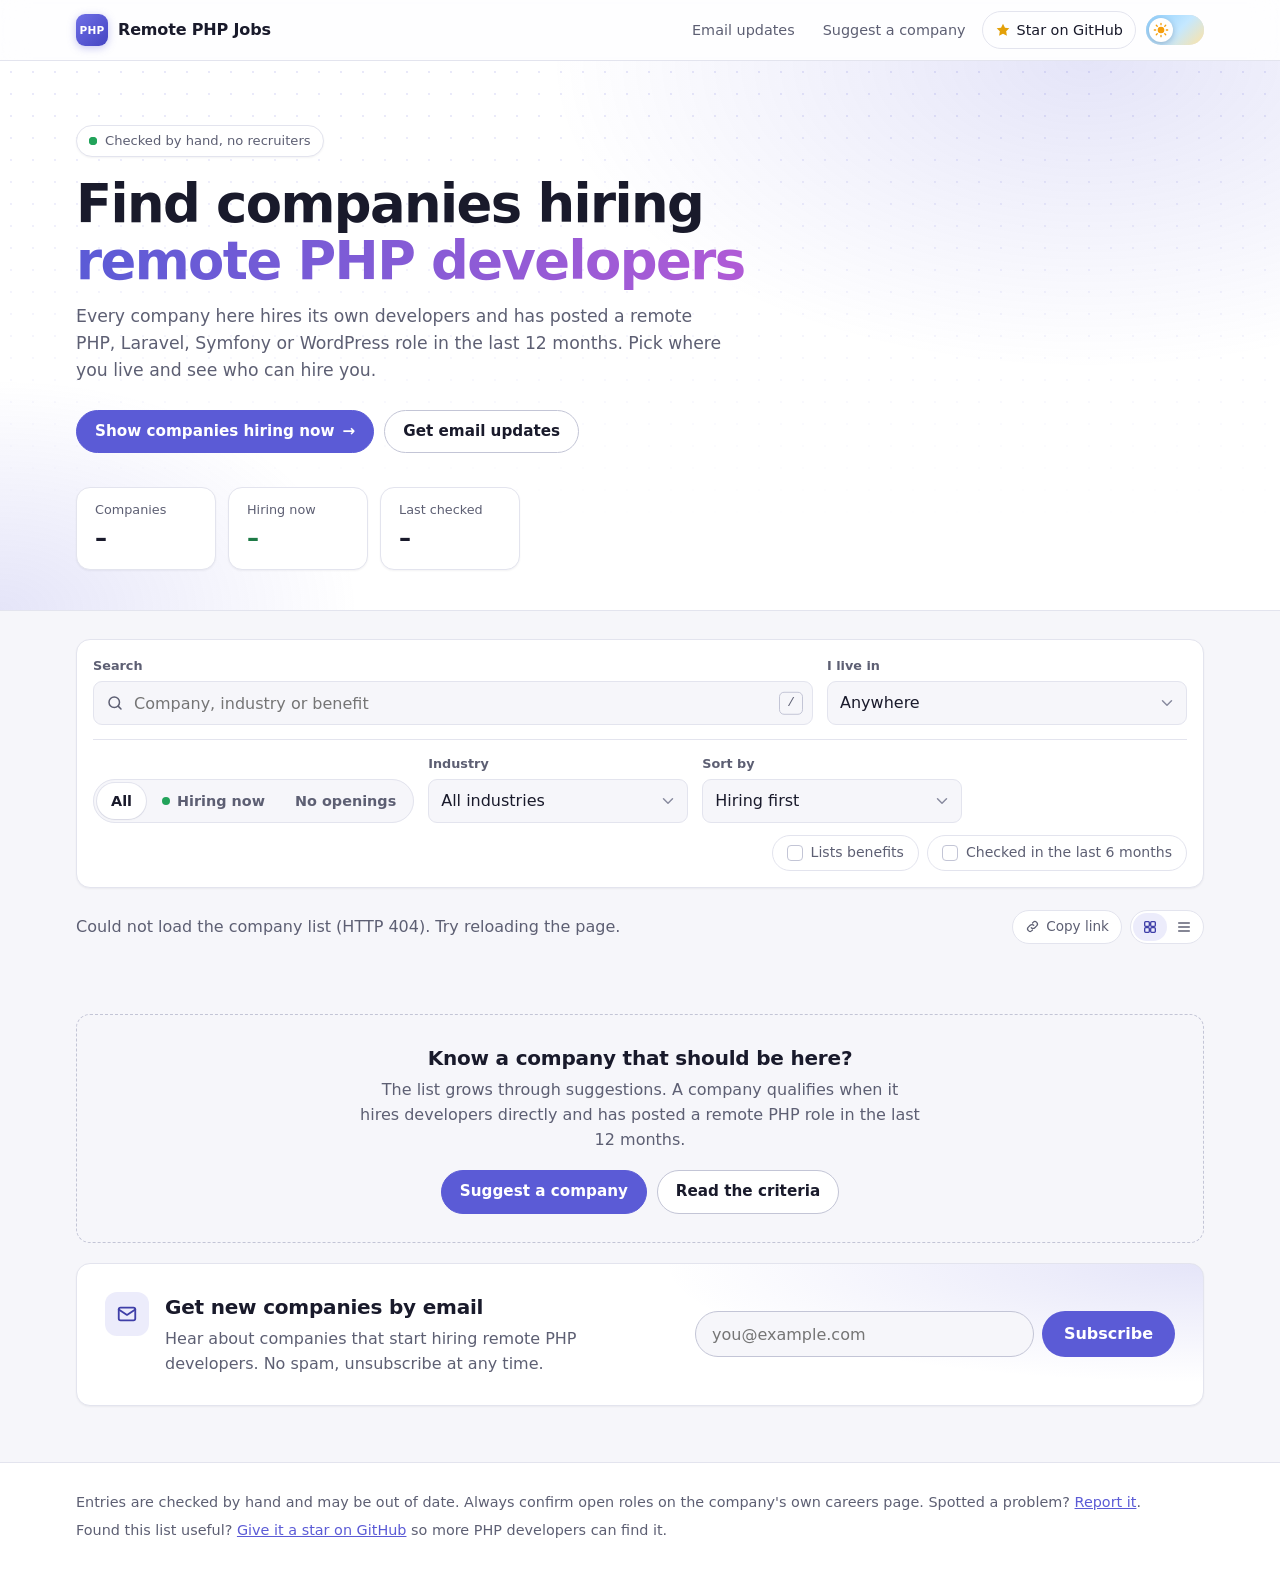
==== site/index.html @ 2e34a277 "Move the suggest-a-company section above the newsletter signup" ====
<!doctype html>
<html lang="en">
<head>
  <meta charset="utf-8">
  <meta name="viewport" content="width=device-width, initial-scale=1">
  <title>Remote PHP Jobs</title>
  <meta name="description" content="A curated, filterable list of companies that hire remote PHP developers.">
  <meta property="og:title" content="Remote PHP Jobs">
  <meta property="og:description" content="A curated, filterable list of companies that hire remote PHP developers.">
  <meta property="og:type" content="website">
  <meta name="theme-color" content="#5b5bd6">
  <link rel="icon" href="data:image/svg+xml,%3Csvg xmlns='http://www.w3.org/2000/svg' viewBox='0 0 32 32'%3E%3Crect width='32' height='32' rx='8' fill='%235b5bd6'/%3E%3Ctext x='16' y='21' font-family='system-ui,sans-serif' font-size='11' font-weight='700' fill='%23fff' text-anchor='middle'%3EPHP%3C/text%3E%3C/svg%3E">
  <script>
    try {
      const theme = localStorage.getItem('theme');
      if (theme === 'light' || theme === 'dark') document.documentElement.dataset.theme = theme;
    } catch (error) {}
  </script>
  <link rel="stylesheet" href="style.css">
  <script src="app.js" defer></script>
  <script src="https://f.convertkit.com/ckjs/ck.5.js" defer></script>
</head>
<body>
  <a class="skip-link" href="#results">Skip to the company list</a>

  <header class="topbar">
    <div class="wrap topbar-inner">
      <a class="brand" href="./" aria-label="Remote PHP Jobs, home">
        <span class="brand-mark" aria-hidden="true">PHP</span>
        <span class="brand-name">Remote PHP Jobs</span>
      </a>
      <nav class="topnav" aria-label="Site">
        <a class="topnav-link hide-sm" href="#newsletter">Email updates</a>
        <a class="topnav-link hide-sm" href="https://github.com/rasoulrahimii/PHP-Remote-Jobs/issues/new?template=suggest-company.yml">Suggest a company</a>
        <a class="topnav-link github" href="https://github.com/rasoulrahimii/PHP-Remote-Jobs" target="_blank" rel="noopener">
          <svg viewBox="0 0 24 24" fill="currentColor" aria-hidden="true">
            <path d="M12 2.5l2.94 5.96 6.56.95-4.75 4.63 1.12 6.54L12 17.5l-5.87 3.08 1.12-6.54L2.5 9.41l6.56-.95z"/>
          </svg>
          <span>Star<span class="hide-sm"> on GitHub</span></span>
        </a>
        <button type="button" class="theme-toggle" id="theme-toggle" role="switch" aria-checked="false" aria-label="Dark mode">
          <span class="sky day"></span>
          <span class="sky night"></span>
          <span class="knob">
            <svg class="icon sun" viewBox="0 0 24 24" fill="none" stroke="currentColor" stroke-width="2" stroke-linecap="round" aria-hidden="true">
              <circle cx="12" cy="12" r="4" fill="currentColor"/>
              <path d="M12 2v2M12 20v2M4.93 4.93l1.41 1.41M17.66 17.66l1.41 1.41M2 12h2M20 12h2M4.93 19.07l1.41-1.41M17.66 6.34l1.41-1.41"/>
            </svg>
            <svg class="icon moon" viewBox="0 0 24 24" fill="currentColor" aria-hidden="true">
              <path d="M21 12.8A9 9 0 1 1 11.2 3a7 7 0 0 0 9.8 9.8z"/>
            </svg>
          </span>
        </button>
      </nav>
    </div>
  </header>

  <section class="hero">
    <div class="wrap">
      <p class="eyebrow"><span class="pulse" aria-hidden="true"></span> Checked by hand, no recruiters</p>
      <h1>Find companies hiring <span class="accent-text">remote PHP developers</span></h1>
      <p class="lede">Every company here hires its own developers and has posted a remote PHP, Laravel, Symfony or WordPress role in the last 12 months. Pick where you live and see who can hire you.</p>
      <div class="hero-actions">
        <button type="button" class="button primary" id="show-hiring">
          Show companies hiring now
          <span aria-hidden="true">→</span>
        </button>
        <a class="button" href="#newsletter">Get email updates</a>
      </div>
      <dl class="stats" id="stats" aria-live="polite">
        <div class="stat"><dt>Companies</dt><dd data-stat="total">–</dd></div>
        <div class="stat hiring"><dt>Hiring now</dt><dd data-stat="hiring">–</dd></div>
        <div class="stat"><dt>Last checked</dt><dd data-stat="checked">–</dd></div>
      </dl>
    </div>
  </section>

  <main class="wrap" id="main">
    <form class="filters" id="filters" role="search" aria-label="Filter companies">
      <div class="filter-row primary-row">
        <label class="field search">
          <span class="field-label">Search</span>
          <span class="input-wrap">
            <svg class="input-icon" viewBox="0 0 24 24" fill="none" stroke="currentColor" stroke-width="2" stroke-linecap="round" aria-hidden="true"><circle cx="11" cy="11" r="7"/><path d="M20 20l-3.5-3.5"/></svg>
            <input type="search" name="q" placeholder="Company, industry or benefit" autocomplete="off" aria-keyshortcuts="/">
            <kbd class="shortcut" aria-hidden="true">/</kbd>
          </span>
        </label>
        <label class="field">
          <span class="field-label">I live in</span>
          <select name="country">
            <option value="">Anywhere</option>
          </select>
        </label>
        <button type="button" class="filters-toggle" id="filters-toggle" aria-expanded="false" aria-controls="more-filters">
          <svg viewBox="0 0 24 24" fill="none" stroke="currentColor" stroke-width="2" stroke-linecap="round" aria-hidden="true"><path d="M4 6h16M7 12h10M10 18h4"/></svg>
          Filters
          <span class="badge" id="filters-count" hidden></span>
        </button>
      </div>

      <div class="filter-row more" id="more-filters">
        <fieldset class="segmented" aria-label="Hiring status">
          <legend class="visually-hidden">Hiring status</legend>
          <label><input type="radio" name="status" value="" checked><span>All</span></label>
          <label><input type="radio" name="status" value="hiring"><span><i class="dot" aria-hidden="true"></i>Hiring now</span></label>
          <label><input type="radio" name="status" value="closed"><span>No openings</span></label>
        </fieldset>
        <label class="field compact">
          <span class="field-label">Industry</span>
          <select name="industry">
            <option value="">All industries</option>
          </select>
        </label>
        <label class="field compact">
          <span class="field-label">Sort by</span>
          <select name="sort">
            <option value="hiring">Hiring first</option>
            <option value="newest">Recently checked</option>
            <option value="name">Name A–Z</option>
            <option value="oldest">Oldest check</option>
          </select>
        </label>
        <div class="toggles">
          <label class="toggle"><input type="checkbox" name="benefits"><span>Lists benefits</span></label>
          <label class="toggle"><input type="checkbox" name="recent"><span>Checked in the last 6 months</span></label>
        </div>
      </div>
    </form>

    <div class="results-bar">
      <p class="summary" id="summary" aria-live="polite">Loading companies…</p>
      <div class="results-actions">
        <button type="button" class="chip-button" id="clear" hidden>
          <svg viewBox="0 0 24 24" fill="none" stroke="currentColor" stroke-width="2" stroke-linecap="round" aria-hidden="true"><path d="M6 6l12 12M18 6L6 18"/></svg>
          Clear filters
        </button>
        <button type="button" class="chip-button" id="copy-link">
          <svg viewBox="0 0 24 24" fill="none" stroke="currentColor" stroke-width="2" stroke-linecap="round" stroke-linejoin="round" aria-hidden="true"><path d="M10 14a4 4 0 0 0 5.66 0l3-3a4 4 0 0 0-5.66-5.66l-1 1"/><path d="M14 10a4 4 0 0 0-5.66 0l-3 3a4 4 0 0 0 5.66 5.66l1-1"/></svg>
          <span>Copy link</span>
        </button>
        <div class="view-switch" role="group" aria-label="Layout">
          <button type="button" data-view="cards" aria-pressed="true" title="Card view">
            <svg viewBox="0 0 24 24" fill="none" stroke="currentColor" stroke-width="2" aria-hidden="true"><rect x="4" y="4" width="7" height="7" rx="1.5"/><rect x="13" y="4" width="7" height="7" rx="1.5"/><rect x="4" y="13" width="7" height="7" rx="1.5"/><rect x="13" y="13" width="7" height="7" rx="1.5"/></svg>
            <span class="visually-hidden">Cards</span>
          </button>
          <button type="button" data-view="list" aria-pressed="false" title="List view">
            <svg viewBox="0 0 24 24" fill="none" stroke="currentColor" stroke-width="2" stroke-linecap="round" aria-hidden="true"><path d="M4 6h16M4 12h16M4 18h16"/></svg>
            <span class="visually-hidden">List</span>
          </button>
        </div>
      </div>
    </div>

    <h2 class="visually-hidden">Companies</h2>
    <ul class="grid" id="results" aria-busy="true">
      <li class="card skeleton" aria-hidden="true"></li>
      <li class="card skeleton" aria-hidden="true"></li>
      <li class="card skeleton" aria-hidden="true"></li>
      <li class="card skeleton" aria-hidden="true"></li>
      <li class="card skeleton" aria-hidden="true"></li>
      <li class="card skeleton" aria-hidden="true"></li>
    </ul>

    <section class="contribute" aria-labelledby="contribute-title">
      <h2 id="contribute-title">Know a company that should be here?</h2>
      <p>The list grows through suggestions. A company qualifies when it hires developers directly and has posted a remote PHP role in the last 12 months.</p>
      <div class="hero-actions">
        <a class="button primary" href="https://github.com/rasoulrahimii/PHP-Remote-Jobs/issues/new?template=suggest-company.yml">Suggest a company</a>
        <a class="button" href="https://github.com/rasoulrahimii/PHP-Remote-Jobs/blob/main/CONTRIBUTING.md#inclusion-criteria" target="_blank" rel="noopener">Read the criteria</a>
      </div>
    </section>

    <section class="newsletter" id="newsletter" aria-labelledby="newsletter-title">
      <div class="newsletter-text">
        <span class="newsletter-icon" aria-hidden="true">
          <svg viewBox="0 0 24 24" fill="none" stroke="currentColor" stroke-width="2" stroke-linecap="round" stroke-linejoin="round"><rect x="3" y="5" width="18" height="14" rx="2"/><path d="M3 7l9 6 9-6"/></svg>
        </span>
        <div>
          <h2 id="newsletter-title">Get new companies by email</h2>
          <p>Hear about companies that start hiring remote PHP developers. No spam, unsubscribe at any time.</p>
        </div>
      </div>
      <form action="https://app.kit.com/forms/10037248/subscriptions" class="seva-form formkit-form newsletter-form" method="post" data-sv-form="10037248" data-uid="8c36724967" data-format="inline" data-version="5" data-options='{"settings":{"after_subscribe":{"action":"message","success_message":"Thanks! Check your inbox to confirm your subscription. If you do not see the email, look in your spam folder.","redirect_url":""},"recaptcha":{"enabled":false},"return_visitor":{"action":"show","custom_content":""}},"version":"5"}'>
        <ul class="formkit-alert formkit-alert-error" data-element="errors" data-group="alert"></ul>
        <div class="formkit-fields newsletter-fields" data-element="fields">
          <label class="visually-hidden" for="newsletter-email">Email address</label>
          <input class="formkit-input" id="newsletter-email" name="email_address" type="email" placeholder="you@example.com" autocomplete="email" required>
          <button class="formkit-submit" type="submit" data-element="submit">Subscribe</button>
        </div>
      </form>
    </section>
  </main>

  <footer class="footer">
    <div class="wrap">
      <p>Entries are checked by hand and may be out of date. Always confirm open roles on the company's own careers page. Spotted a problem? <a href="https://github.com/rasoulrahimii/PHP-Remote-Jobs/issues/new?template=report-problem.yml">Report it</a>.</p>
      <p>Found this list useful? <a href="https://github.com/rasoulrahimii/PHP-Remote-Jobs" target="_blank" rel="noopener">Give it a star on GitHub</a> so more PHP developers can find it.</p>
    </div>
  </footer>

  <button type="button" class="to-top" id="to-top" aria-label="Back to the filters" hidden>
    <svg viewBox="0 0 24 24" fill="none" stroke="currentColor" stroke-width="2" stroke-linecap="round" stroke-linejoin="round" aria-hidden="true"><path d="M12 19V5M5 12l7-7 7 7"/></svg>
  </button>

  <template id="card">
    <li class="card">
      <div class="card-top">
        <span class="avatar" aria-hidden="true"></span>
        <div class="card-title">
          <h3 class="name"><a target="_blank" rel="noopener"></a></h3>
          <p class="location">
            <svg viewBox="0 0 24 24" fill="none" stroke="currentColor" stroke-width="2" stroke-linecap="round" stroke-linejoin="round" aria-hidden="true"><circle cx="12" cy="12" r="9"/><path d="M3 12h18M12 3a14 14 0 0 1 0 18M12 3a14 14 0 0 0 0 18"/></svg>
            <span></span>
          </p>
        </div>
        <span class="status" hidden></span>
      </div>
      <ul class="chips"></ul>
      <ul class="benefits"></ul>
      <div class="card-foot">
        <a class="open-roles" target="_blank" rel="noopener"><span class="label">Open roles</span> <span class="arrow" aria-hidden="true">→</span></a>
        <span class="links"></span>
        <time class="verified"></time>
      </div>
    </li>
  </template>

  <template id="icon-linkedin">
    <svg viewBox="0 0 24 24" fill="none" stroke="currentColor" stroke-width="1.6" stroke-linecap="round" stroke-linejoin="round" aria-hidden="true">
      <rect x="3" y="3" width="18" height="18" rx="4"/>
      <path d="M8 11v5"/>
      <path d="M8 8v.01"/>
      <path d="M12 16v-5"/>
      <path d="M16 16v-3a2 2 0 0 0-4 0"/>
    </svg>
  </template>

  <template id="icon-glassdoor">
    <svg viewBox="0 0 24 24" fill="none" stroke="currentColor" stroke-width="1.6" stroke-linecap="round" stroke-linejoin="round" aria-hidden="true">
      <rect x="3" y="3" width="18" height="18" rx="4"/>
      <path d="M15.5 7.5h-7v6"/>
      <path d="M8.5 16.5h7v-6"/>
    </svg>
  </template>
</body>
</html>
---- site/style.css ----
:root {
  --bg: #f6f6fa;
  --surface: #ffffff;
  --surface-2: #f0f0f7;
  --text: #191a2b;
  --muted: #5d5f73;
  --border: #e3e4ee;
  --border-strong: #c3c5d6;
  --accent: #5b5bd6;
  --accent-hover: #4b4bc4;
  --accent-text: #ffffff;
  --accent-soft: #ececfb;
  --accent-soft-text: #3f3fa8;
  --chip-bg: #f1f1f8;
  --chip-text: #45475e;
  --stale: #a14d00;
  --stale-bg: #fff1e0;
  --fresh: #1d7a46;
  --fresh-bg: #e3f5ea;
  --fresh-dot: #22a35a;
  --hero-glow: rgba(91, 91, 214, 0.16);
  --hero-dots: rgba(91, 91, 214, 0.14);
  --shadow-sm: 0 1px 2px rgba(25, 26, 43, 0.05);
  --shadow-md: 0 8px 28px rgba(25, 26, 43, 0.09);
  --topbar-bg: rgba(255, 255, 255, 0.82);
  --avatar-l: 92%;
  --avatar-text-l: 34%;
  --radius: 14px;
  --radius-sm: 9px;
  --knob: #ffffff;
  --knob-shadow: 0 2px 6px rgba(29, 29, 43, 0.25);
  color-scheme: light;
}

@media (prefers-color-scheme: dark) {
  :root:not([data-theme="light"]) {
    --bg: #101018;
    --surface: #191924;
    --surface-2: #20202d;
    --text: #ececf4;
    --muted: #a3a5b8;
    --border: #2b2c3b;
    --border-strong: #464860;
    --accent: #8c8cf0;
    --accent-hover: #a2a2f5;
    --accent-text: #101018;
    --accent-soft: #26264a;
    --accent-soft-text: #c4c4ff;
    --chip-bg: #242433;
    --chip-text: #c9cadb;
    --stale: #ffb870;
    --stale-bg: #3a2914;
    --fresh: #6fd39b;
    --fresh-bg: #14301f;
    --fresh-dot: #4ade80;
    --hero-glow: rgba(140, 140, 240, 0.18);
    --hero-dots: rgba(140, 140, 240, 0.12);
    --shadow-sm: 0 1px 2px rgba(0, 0, 0, 0.3);
    --shadow-md: 0 10px 30px rgba(0, 0, 0, 0.45);
    --topbar-bg: rgba(16, 16, 24, 0.78);
    --avatar-l: 24%;
    --avatar-text-l: 82%;
    --knob: #e9e7ff;
    --knob-shadow: 0 2px 8px rgba(0, 0, 0, 0.5);
    color-scheme: dark;
  }
}

:root[data-theme="dark"] {
  --bg: #101018;
  --surface: #191924;
  --surface-2: #20202d;
  --text: #ececf4;
  --muted: #a3a5b8;
  --border: #2b2c3b;
  --border-strong: #464860;
  --accent: #8c8cf0;
  --accent-hover: #a2a2f5;
  --accent-text: #101018;
  --accent-soft: #26264a;
  --accent-soft-text: #c4c4ff;
  --chip-bg: #242433;
  --chip-text: #c9cadb;
  --stale: #ffb870;
  --stale-bg: #3a2914;
  --fresh: #6fd39b;
  --fresh-bg: #14301f;
  --fresh-dot: #4ade80;
  --hero-glow: rgba(140, 140, 240, 0.18);
  --hero-dots: rgba(140, 140, 240, 0.12);
  --shadow-sm: 0 1px 2px rgba(0, 0, 0, 0.3);
  --shadow-md: 0 10px 30px rgba(0, 0, 0, 0.45);
  --topbar-bg: rgba(16, 16, 24, 0.78);
  --avatar-l: 24%;
  --avatar-text-l: 82%;
  --knob: #e9e7ff;
  --knob-shadow: 0 2px 8px rgba(0, 0, 0, 0.5);
  color-scheme: dark;
}

* {
  box-sizing: border-box;
}

html {
  scroll-behavior: smooth;
  scroll-padding-top: 76px;
}

body {
  margin: 0;
  transition: background-color 0.3s ease, color 0.3s ease;
  background: var(--bg);
  color: var(--text);
  font: 16px/1.55 system-ui, -apple-system, "Segoe UI", Roboto, "Helvetica Neue", sans-serif;
  -webkit-font-smoothing: antialiased;
}

a {
  color: var(--accent);
}

button {
  font: inherit;
}

:focus-visible {
  outline: 2px solid var(--accent);
  outline-offset: 2px;
}

.wrap {
  max-width: 1160px;
  margin: 0 auto;
  padding: 0 16px;
}

.visually-hidden {
  position: absolute;
  width: 1px;
  height: 1px;
  margin: -1px;
  padding: 0;
  overflow: hidden;
  clip: rect(0 0 0 0);
  white-space: nowrap;
  border: 0;
}

.skip-link {
  position: absolute;
  top: 8px;
  left: 8px;
  z-index: 100;
  padding: 8px 14px;
  border-radius: var(--radius-sm);
  background: var(--accent);
  color: var(--accent-text);
  font-weight: 600;
  transform: translateY(-160%);
}

.skip-link:focus {
  transform: none;
}

/* ---- Buttons ---- */

.button {
  display: inline-flex;
  align-items: center;
  justify-content: center;
  gap: 8px;
  min-height: 42px;
  padding: 9px 18px;
  border: 1px solid var(--border-strong);
  border-radius: 999px;
  background: var(--surface);
  color: var(--text);
  font-weight: 600;
  font-size: 0.95rem;
  text-decoration: none;
  cursor: pointer;
  transition: background-color 0.2s ease, border-color 0.2s ease, color 0.2s ease, transform 0.15s ease;
}

.button:hover {
  border-color: var(--accent);
  color: var(--accent);
}

.button:active {
  transform: translateY(1px);
}

.button.primary {
  border-color: var(--accent);
  background: var(--accent);
  color: var(--accent-text);
}

.button.primary:hover {
  border-color: var(--accent-hover);
  background: var(--accent-hover);
  color: var(--accent-text);
}

.button.primary span[aria-hidden] {
  transition: transform 0.2s ease;
}

.button.primary:hover span[aria-hidden] {
  transform: translateX(3px);
}

.button.star svg {
  width: 16px;
  height: 16px;
  color: #e3a008;
  transition: transform 0.3s ease;
}

.button.star:hover svg {
  transform: rotate(72deg) scale(1.15);
}

.actions,
.hero-actions {
  display: flex;
  flex-wrap: wrap;
  gap: 10px;
}

/* ---- Top bar ---- */

.topbar {
  position: sticky;
  top: 0;
  z-index: 50;
  border-bottom: 1px solid var(--border);
  background: var(--topbar-bg);
  -webkit-backdrop-filter: saturate(1.6) blur(14px);
  backdrop-filter: saturate(1.6) blur(14px);
}

.topbar-inner {
  display: flex;
  align-items: center;
  justify-content: space-between;
  gap: 12px;
  height: 60px;
}

.brand {
  display: inline-flex;
  align-items: center;
  gap: 10px;
  color: var(--text);
  font-weight: 700;
  letter-spacing: -0.01em;
  text-decoration: none;
}

.brand-mark {
  display: inline-grid;
  place-items: center;
  width: 32px;
  height: 32px;
  border-radius: 9px;
  background: linear-gradient(135deg, #6e6ee6, #4545c2);
  color: #fff;
  font-size: 0.66rem;
  font-weight: 800;
  letter-spacing: 0.02em;
  box-shadow: 0 2px 8px rgba(91, 91, 214, 0.35);
}

.topnav {
  display: flex;
  align-items: center;
  gap: 4px;
}

.topnav-link {
  display: inline-flex;
  align-items: center;
  gap: 6px;
  padding: 7px 12px;
  border-radius: 999px;
  color: var(--muted);
  font-size: 0.9rem;
  font-weight: 500;
  text-decoration: none;
  transition: background-color 0.2s ease, color 0.2s ease;
}

.topnav-link:hover {
  background: var(--surface-2);
  color: var(--text);
}

.topnav-link.github {
  margin-right: 6px;
  border: 1px solid var(--border);
  color: var(--text);
}

.topnav-link.github svg {
  width: 16px;
  height: 16px;
  color: #e3a008;
  transition: transform 0.3s ease;
}

.topnav-link.github:hover svg {
  transform: rotate(72deg) scale(1.15);
}

/* ---- Theme toggle ---- */

.theme-toggle {
  position: relative;
  flex: none;
  width: 58px;
  height: 30px;
  padding: 0;
  border: 0;
  border-radius: 999px;
  overflow: hidden;
  cursor: pointer;
  background: transparent;
  box-shadow: inset 0 1px 4px rgba(0, 0, 0, 0.25);
  -webkit-tap-highlight-color: transparent;
}

.theme-toggle:focus-visible {
  outline-offset: 3px;
}

.theme-toggle .sky {
  position: absolute;
  inset: 0;
  transition: opacity 0.4s ease;
}

.theme-toggle .day {
  background: linear-gradient(135deg, #8fd0ff 0%, #c5e8ff 55%, #ffe3a3 100%);
}

.theme-toggle .night {
  opacity: 0;
  background:
    radial-gradient(1px 1px at 14px 9px, #ffffff 50%, transparent 51%),
    radial-gradient(1.5px 1.5px at 22px 20px, #ffffff 50%, transparent 51%),
    radial-gradient(1px 1px at 9px 19px, #dcdcff 50%, transparent 51%),
    radial-gradient(1px 1px at 28px 11px, #ffffff 50%, transparent 51%),
    linear-gradient(135deg, #1b1f4b 0%, #2c2466 60%, #4a2d74 100%);
}

.theme-toggle .knob {
  position: absolute;
  top: 3px;
  left: 3px;
  width: 24px;
  height: 24px;
  border-radius: 50%;
  background: var(--knob);
  box-shadow: var(--knob-shadow);
  transition: transform 0.45s cubic-bezier(0.34, 1.4, 0.64, 1), background-color 0.3s ease;
}

.theme-toggle .icon {
  position: absolute;
  inset: 4px;
  width: 16px;
  height: 16px;
  transition: opacity 0.3s ease, transform 0.45s ease;
}

.theme-toggle .sun {
  color: #f59e0b;
}

.theme-toggle .moon {
  color: #6d5dfc;
  opacity: 0;
  transform: rotate(-90deg) scale(0.4);
}

.theme-toggle[aria-checked="true"] .day {
  opacity: 0;
}

.theme-toggle[aria-checked="true"] .night {
  opacity: 1;
}

.theme-toggle[aria-checked="true"] .knob {
  transform: translateX(28px);
}

.theme-toggle[aria-checked="true"] .sun {
  opacity: 0;
  transform: rotate(90deg) scale(0.4);
}

.theme-toggle[aria-checked="true"] .moon {
  opacity: 1;
  transform: none;
}

.theme-toggle:hover .knob {
  box-shadow: var(--knob-shadow), 0 0 0 4px rgba(255, 255, 255, 0.25);
}

/* ---- Hero ---- */

.hero {
  position: relative;
  overflow: hidden;
  padding: 64px 0 40px;
  border-bottom: 1px solid var(--border);
  background:
    radial-gradient(60% 80% at 85% 0%, var(--hero-glow), transparent 70%),
    radial-gradient(40% 60% at 0% 100%, var(--hero-glow), transparent 70%),
    var(--surface);
}

.hero::before {
  content: "";
  position: absolute;
  inset: 0;
  background-image: radial-gradient(var(--hero-dots) 1px, transparent 1.4px);
  background-size: 22px 22px;
  -webkit-mask-image: linear-gradient(to bottom, #000 0%, transparent 85%);
  mask-image: linear-gradient(to bottom, #000 0%, transparent 85%);
  pointer-events: none;
}

.hero .wrap {
  position: relative;
}

.eyebrow {
  display: inline-flex;
  align-items: center;
  gap: 8px;
  margin: 0 0 18px;
  padding: 5px 12px;
  border: 1px solid var(--border);
  border-radius: 999px;
  background: var(--surface);
  color: var(--muted);
  font-size: 0.82rem;
  font-weight: 500;
  box-shadow: var(--shadow-sm);
}

.pulse,
.dot {
  position: relative;
  display: inline-block;
  width: 8px;
  height: 8px;
  border-radius: 50%;
  background: var(--fresh-dot);
}

.pulse::after {
  content: "";
  position: absolute;
  inset: 0;
  border-radius: 50%;
  background: var(--fresh-dot);
  animation: pulse 2s ease-out infinite;
}

@keyframes pulse {
  from {
    transform: scale(1);
    opacity: 0.7;
  }
  to {
    transform: scale(2.6);
    opacity: 0;
  }
}

.hero h1 {
  max-width: 820px;
  margin: 0 0 14px;
  font-size: clamp(2rem, 5vw, 3.3rem);
  line-height: 1.08;
  letter-spacing: -0.03em;
  text-wrap: balance;
}

.accent-text {
  background: linear-gradient(90deg, var(--accent), #b05bd6);
  -webkit-background-clip: text;
  background-clip: text;
  color: transparent;
}

.lede {
  max-width: 660px;
  margin: 0 0 26px;
  color: var(--muted);
  font-size: 1.08rem;
  text-wrap: pretty;
}

.stats {
  display: flex;
  flex-wrap: wrap;
  gap: 12px;
  margin: 34px 0 0;
}

.stat {
  min-width: 140px;
  padding: 12px 18px;
  border: 1px solid var(--border);
  border-radius: var(--radius);
  background: var(--surface);
  box-shadow: var(--shadow-sm);
}

.stat dt {
  color: var(--muted);
  font-size: 0.8rem;
  font-weight: 500;
}

.stat dd {
  margin: 0;
  font-size: 1.5rem;
  font-weight: 700;
  letter-spacing: -0.02em;
  font-variant-numeric: tabular-nums;
}

.stat.hiring dd {
  color: var(--fresh);
}

/* ---- Filters ---- */

.filters {
  margin: 28px 0 0;
  padding: 16px;
  border: 1px solid var(--border);
  border-radius: var(--radius);
  background: var(--surface);
  box-shadow: var(--shadow-sm);
}

.filter-row {
  display: flex;
  flex-wrap: wrap;
  align-items: flex-end;
  gap: 12px 14px;
}

.primary-row {
  display: grid;
  grid-template-columns: minmax(0, 2fr) minmax(0, 1fr);
}

.filter-row.more {
  margin-top: 14px;
  padding-top: 14px;
  border-top: 1px solid var(--border);
}

.field {
  display: flex;
  flex-direction: column;
  gap: 5px;
  min-width: 0;
}

.field.compact {
  flex: 1 1 170px;
  max-width: 260px;
}

.field-label {
  color: var(--muted);
  font-size: 0.8rem;
  font-weight: 600;
}

.field input,
.field select {
  width: 100%;
  height: 44px;
  padding: 0 12px;
  border: 1px solid var(--border);
  border-radius: var(--radius-sm);
  background: var(--bg);
  color: var(--text);
  font: inherit;
  font-size: 1rem;
  transition: border-color 0.2s ease, box-shadow 0.2s ease, background-color 0.2s ease;
}

.field select {
  appearance: none;
  padding-right: 36px;
  background-image: url("data:image/svg+xml,%3Csvg xmlns='http://www.w3.org/2000/svg' viewBox='0 0 24 24' fill='none' stroke='%238a8ca0' stroke-width='2' stroke-linecap='round' stroke-linejoin='round'%3E%3Cpath d='M6 9l6 6 6-6'/%3E%3C/svg%3E");
  background-repeat: no-repeat;
  background-position: right 10px center;
  background-size: 18px;
  cursor: pointer;
}

.field input:hover,
.field select:hover {
  border-color: var(--border-strong);
}

.field input:focus-visible,
.field select:focus-visible {
  outline: none;
  border-color: var(--accent);
  box-shadow: 0 0 0 3px var(--accent-soft);
}

.input-wrap {
  position: relative;
  display: block;
}

.input-icon {
  position: absolute;
  top: 50%;
  left: 13px;
  width: 18px;
  height: 18px;
  color: var(--muted);
  transform: translateY(-50%);
  pointer-events: none;
}

.search input {
  padding-left: 40px;
  padding-right: 40px;
}

.shortcut {
  position: absolute;
  top: 50%;
  right: 10px;
  padding: 0 7px;
  border: 1px solid var(--border-strong);
  border-radius: 5px;
  color: var(--muted);
  font: 0.8rem/1.6 ui-monospace, SFMono-Regular, Menlo, monospace;
  transform: translateY(-50%);
  pointer-events: none;
}

.search input:focus + .shortcut,
.search input:not(:placeholder-shown) + .shortcut {
  display: none;
}

@media (hover: none) {
  .shortcut {
    display: none;
  }
}

.filters-toggle {
  display: none;
}

.segmented {
  display: inline-flex;
  gap: 2px;
  margin: 0;
  padding: 3px;
  border: 1px solid var(--border);
  border-radius: 999px;
  background: var(--bg);
}

.segmented label {
  position: relative;
  cursor: pointer;
}

.segmented input {
  position: absolute;
  opacity: 0;
  pointer-events: none;
}

.segmented span {
  display: inline-flex;
  align-items: center;
  gap: 7px;
  height: 36px;
  padding: 0 14px;
  border-radius: 999px;
  color: var(--muted);
  font-size: 0.9rem;
  font-weight: 600;
  white-space: nowrap;
  transition: background-color 0.2s ease, color 0.2s ease, box-shadow 0.2s ease;
}

.segmented label:hover span {
  color: var(--text);
}

.segmented input:checked + span {
  background: var(--surface);
  color: var(--text);
  box-shadow: var(--shadow-sm), 0 0 0 1px var(--border);
}

.segmented input:focus-visible + span {
  outline: 2px solid var(--accent);
  outline-offset: 1px;
}

.toggles {
  display: flex;
  flex-wrap: wrap;
  gap: 8px;
  margin-left: auto;
}

.toggle {
  position: relative;
  cursor: pointer;
}

.toggle input {
  position: absolute;
  opacity: 0;
  pointer-events: none;
}

.toggle span {
  display: inline-flex;
  align-items: center;
  gap: 8px;
  height: 36px;
  padding: 0 14px;
  border: 1px solid var(--border);
  border-radius: 999px;
  color: var(--muted);
  font-size: 0.88rem;
  font-weight: 500;
  transition: background-color 0.2s ease, border-color 0.2s ease, color 0.2s ease;
}

.toggle span::before {
  content: "";
  width: 14px;
  height: 14px;
  border: 1.5px solid var(--border-strong);
  border-radius: 4px;
  transition: background-color 0.2s ease, border-color 0.2s ease;
}

.toggle:hover span {
  border-color: var(--border-strong);
  color: var(--text);
}

.toggle input:checked + span {
  border-color: var(--accent);
  background: var(--accent-soft);
  color: var(--accent-soft-text);
}

.toggle input:checked + span::before {
  border-color: var(--accent);
  background: var(--accent) url("data:image/svg+xml,%3Csvg xmlns='http://www.w3.org/2000/svg' viewBox='0 0 24 24' fill='none' stroke='white' stroke-width='3.5' stroke-linecap='round' stroke-linejoin='round'%3E%3Cpath d='M5 12.5l4.5 4.5L19 7.5'/%3E%3C/svg%3E") center / 10px no-repeat;
}

.toggle input:focus-visible + span {
  outline: 2px solid var(--accent);
  outline-offset: 2px;
}

/* ---- Results bar ---- */

.results-bar {
  display: flex;
  flex-wrap: wrap;
  align-items: center;
  justify-content: space-between;
  gap: 10px 16px;
  margin: 22px 0 14px;
}

.summary {
  margin: 0;
  color: var(--muted);
}

.summary strong {
  color: var(--text);
}

.results-actions {
  display: flex;
  flex-wrap: wrap;
  align-items: center;
  gap: 8px;
}

.chip-button {
  display: inline-flex;
  align-items: center;
  gap: 6px;
  height: 34px;
  padding: 0 12px;
  border: 1px solid var(--border);
  border-radius: 999px;
  background: var(--surface);
  color: var(--muted);
  font-size: 0.85rem;
  font-weight: 500;
  cursor: pointer;
  transition: border-color 0.2s ease, color 0.2s ease;
}

.chip-button svg {
  width: 15px;
  height: 15px;
}

.chip-button:hover {
  border-color: var(--accent);
  color: var(--accent);
}

.chip-button.done {
  border-color: var(--fresh);
  color: var(--fresh);
}

.chip-button[hidden] {
  display: none;
}

.view-switch {
  display: inline-flex;
  padding: 2px;
  border: 1px solid var(--border);
  border-radius: 999px;
  background: var(--surface);
}

.view-switch button {
  display: inline-grid;
  place-items: center;
  width: 34px;
  height: 28px;
  padding: 0;
  border: 0;
  border-radius: 999px;
  background: transparent;
  color: var(--muted);
  cursor: pointer;
}

.view-switch button svg {
  width: 16px;
  height: 16px;
}

.view-switch button[aria-pressed="true"] {
  background: var(--accent-soft);
  color: var(--accent-soft-text);
}

/* ---- Cards ---- */

.grid {
  display: grid;
  grid-template-columns: repeat(auto-fill, minmax(320px, 1fr));
  gap: 16px;
  margin: 0 0 56px;
  padding: 0;
  list-style: none;
}

.card {
  position: relative;
  display: flex;
  flex-direction: column;
  gap: 14px;
  padding: 20px;
  border: 1px solid var(--border);
  border-radius: var(--radius);
  background: var(--surface);
  box-shadow: var(--shadow-sm);
  transition: background-color 0.3s ease, border-color 0.2s ease, box-shadow 0.25s ease, transform 0.25s ease;
}

.card.hiring::before {
  content: "";
  position: absolute;
  top: -1px;
  left: 20px;
  right: 20px;
  height: 3px;
  border-radius: 0 0 3px 3px;
  background: linear-gradient(90deg, var(--fresh-dot), #2bb6a3);
}

.card:hover {
  border-color: var(--border-strong);
  box-shadow: var(--shadow-md);
  transform: translateY(-2px);
}

.card-top {
  display: flex;
  align-items: flex-start;
  gap: 12px;
}

.avatar {
  display: inline-grid;
  flex: none;
  place-items: center;
  width: 44px;
  height: 44px;
  border-radius: 12px;
  background: hsl(var(--hue, 240) 65% var(--avatar-l));
  color: hsl(var(--hue, 240) 55% var(--avatar-text-l));
  font-size: 0.95rem;
  font-weight: 750;
  letter-spacing: -0.02em;
}

.card-title {
  flex: 1;
  min-width: 0;
}

.name {
  margin: 0;
  font-size: 1.12rem;
  line-height: 1.3;
  letter-spacing: -0.01em;
}

.name a {
  color: var(--text);
  text-decoration: none;
}

.name a:hover {
  color: var(--accent);
  text-decoration: underline;
  text-underline-offset: 3px;
}

.location {
  display: flex;
  align-items: center;
  gap: 5px;
  margin: 3px 0 0;
  color: var(--muted);
  font-size: 0.86rem;
}

.location svg {
  flex: none;
  width: 14px;
  height: 14px;
}

.status {
  display: inline-flex;
  flex: none;
  align-items: center;
  gap: 6px;
  padding: 3px 10px;
  border: 1px solid var(--border);
  border-radius: 999px;
  color: var(--muted);
  font-size: 0.75rem;
  font-weight: 600;
  white-space: nowrap;
}

.status.hiring {
  border-color: transparent;
  background: var(--fresh-bg);
  color: var(--fresh);
}

.status.hiring::before {
  content: "";
  width: 7px;
  height: 7px;
  border-radius: 50%;
  background: var(--fresh-dot);
}

.chips {
  display: flex;
  flex-wrap: wrap;
  gap: 6px;
  margin: 0;
  padding: 0;
  list-style: none;
}

.chip {
  padding: 3px 10px;
  border: 1px solid transparent;
  border-radius: 999px;
  background: var(--chip-bg);
  color: var(--chip-text);
  font-size: 0.78rem;
  font-weight: 500;
  cursor: pointer;
  transition: background-color 0.2s ease, color 0.2s ease, border-color 0.2s ease;
}

.chip:hover,
.chip[aria-pressed="true"] {
  border-color: var(--accent);
  background: var(--accent-soft);
  color: var(--accent-soft-text);
}

.benefits {
  display: flex;
  flex-direction: column;
  gap: 5px;
  margin: 0;
  padding: 0;
  list-style: none;
  color: var(--muted);
  font-size: 0.88rem;
}

.benefits:empty {
  display: none;
}

.benefits li {
  position: relative;
  padding-left: 22px;
}

.benefits li::before {
  content: "";
  position: absolute;
  top: 0.3em;
  left: 0;
  width: 14px;
  height: 14px;
  border-radius: 50%;
  background: var(--fresh-bg) url("data:image/svg+xml,%3Csvg xmlns='http://www.w3.org/2000/svg' viewBox='0 0 24 24' fill='none' stroke='%231d7a46' stroke-width='3.5' stroke-linecap='round' stroke-linejoin='round'%3E%3Cpath d='M6 12.5l4 4L18 8.5'/%3E%3C/svg%3E") center / 9px no-repeat;
}

.benefits .extra {
  display: none;
}

.benefits.expanded .extra {
  display: block;
}

.benefits li.more-item {
  padding-left: 22px;
}

.benefits li.more-item::before {
  display: none;
}

.benefits-toggle {
  padding: 0;
  border: 0;
  background: none;
  color: var(--accent);
  font-size: 0.85rem;
  font-weight: 600;
  cursor: pointer;
}

.benefits-toggle:hover {
  text-decoration: underline;
}

.card-foot {
  display: flex;
  flex-wrap: wrap;
  align-items: center;
  gap: 10px 12px;
  margin-top: auto;
  padding-top: 14px;
  border-top: 1px solid var(--border);
  font-size: 0.85rem;
}

.open-roles {
  display: inline-flex;
  align-items: center;
  gap: 4px;
  height: 34px;
  padding: 0 14px;
  border: 1px solid var(--border-strong);
  border-radius: 999px;
  color: var(--text);
  font-weight: 600;
  text-decoration: none;
  white-space: nowrap;
  transition: background-color 0.2s ease, border-color 0.2s ease, color 0.2s ease;
}

.open-roles:hover {
  border-color: var(--accent);
  color: var(--accent);
}

.card.hiring .open-roles {
  border-color: var(--accent);
  background: var(--accent);
  color: var(--accent-text);
}

.card.hiring .open-roles:hover {
  border-color: var(--accent-hover);
  background: var(--accent-hover);
}

.open-roles .arrow {
  display: inline-block;
  transition: transform 0.2s ease;
}

.open-roles:hover .arrow {
  transform: translateX(3px);
}

.links {
  display: flex;
  gap: 4px;
  margin-right: auto;
}

.icon-link {
  display: inline-grid;
  place-items: center;
  width: 32px;
  height: 32px;
  border-radius: 8px;
  color: var(--muted);
  transition: background-color 0.2s ease, color 0.2s ease;
}

.icon-link svg {
  width: 20px;
  height: 20px;
}

.icon-link:hover {
  background: var(--surface-2);
  color: var(--accent);
}

.verified {
  color: var(--muted);
  font-size: 0.8rem;
  white-space: nowrap;
}

.verified.stale {
  padding: 2px 8px;
  border-radius: 6px;
  background: var(--stale-bg);
  color: var(--stale);
}

.card.no-active-openings .name a {
  color: var(--text);
}

.card.no-active-openings .avatar {
  filter: saturate(0.55);
}

/* Loading placeholders */

.card.skeleton {
  min-height: 210px;
  background:
    linear-gradient(90deg, transparent 0, var(--surface-2) 50%, transparent 100%) -100% 0 / 60% 100% no-repeat,
    var(--surface);
  animation: shimmer 1.4s ease-in-out infinite;
}

.card.skeleton:hover {
  box-shadow: var(--shadow-sm);
  transform: none;
}

@keyframes shimmer {
  to {
    background-position: 220% 0, 0 0;
  }
}

/* Empty state */

.empty {
  grid-column: 1 / -1;
  padding: 56px 20px;
  border: 1px dashed var(--border-strong);
  border-radius: var(--radius);
  text-align: center;
  color: var(--muted);
}

.empty p {
  max-width: 460px;
  margin: 0 auto 16px;
}

.empty .empty-title {
  margin-bottom: 6px;
  color: var(--text);
  font-size: 1.15rem;
  font-weight: 700;
}

.empty-actions {
  display: flex;
  flex-wrap: wrap;
  justify-content: center;
  gap: 10px;
}

/* ---- List view ---- */

.grid.list {
  grid-template-columns: 1fr;
  gap: 0;
  border: 1px solid var(--border);
  border-radius: var(--radius);
  overflow: hidden;
  background: var(--surface);
  box-shadow: var(--shadow-sm);
}

.grid.list .card {
  display: grid;
  grid-template-columns: 36px minmax(180px, 1.3fr) minmax(0, 1.6fr) auto auto;
  align-items: center;
  gap: 4px 16px;
  padding: 12px 16px;
  border: 0;
  border-bottom: 1px solid var(--border);
  border-radius: 0;
  box-shadow: none;
}

.grid.list .card:last-child {
  border-bottom: 0;
}

.grid.list .card:hover {
  background: var(--surface-2);
  box-shadow: none;
  transform: none;
}

.grid.list .card.hiring::before {
  top: 12px;
  bottom: 12px;
  left: 0;
  right: auto;
  width: 3px;
  height: auto;
  border-radius: 0 3px 3px 0;
}

.grid.list .card-top,
.grid.list .card-foot {
  display: contents;
}

.grid.list .avatar {
  width: 36px;
  height: 36px;
  border-radius: 10px;
  font-size: 0.8rem;
}

.grid.list .name {
  font-size: 1rem;
}

.grid.list .status {
  grid-column: 4;
  grid-row: 1;
  justify-self: end;
}

.grid.list .chips {
  grid-column: 3;
  grid-row: 1;
}

.grid.list .benefits,
.grid.list .links {
  display: none;
}

.grid.list .verified {
  display: none;
}

.grid.list .open-roles {
  grid-column: 5;
  grid-row: 1;
}

.grid.list .empty {
  border: 0;
}

.grid.list .skeleton {
  min-height: 62px;
}

/* ---- Newsletter and contribute ---- */

.newsletter {
  display: flex;
  flex-wrap: wrap;
  align-items: center;
  justify-content: space-between;
  gap: 18px 32px;
  margin: 0 0 56px;
  padding: 28px;
  border: 1px solid var(--border);
  border-radius: var(--radius);
  background:
    radial-gradient(80% 140% at 100% 0%, var(--hero-glow), transparent 60%),
    var(--surface);
  box-shadow: var(--shadow-sm);
}

.newsletter-text {
  display: flex;
  flex: 1 1 340px;
  gap: 16px;
  align-items: flex-start;
}

.newsletter-icon {
  display: inline-grid;
  flex: none;
  place-items: center;
  width: 44px;
  height: 44px;
  border-radius: 12px;
  background: var(--accent-soft);
  color: var(--accent-soft-text);
}

.newsletter-icon svg {
  width: 22px;
  height: 22px;
}

.newsletter h2,
.contribute h2 {
  margin: 0 0 4px;
  font-size: 1.25rem;
  letter-spacing: -0.01em;
}

.newsletter p,
.contribute p {
  margin: 0;
  color: var(--muted);
}

.newsletter-form {
  flex: 1 1 360px;
  max-width: 480px;
}

.newsletter-fields {
  display: flex;
  gap: 8px;
}

.newsletter-form .formkit-input {
  flex: 1;
  min-width: 0;
  height: 46px;
  padding: 0 16px;
  border: 1px solid var(--border-strong);
  border-radius: 999px;
  background: var(--bg);
  color: var(--text);
  font: inherit;
}

.newsletter-form .formkit-input:focus-visible {
  outline: none;
  border-color: var(--accent);
  box-shadow: 0 0 0 3px var(--accent-soft);
}

.newsletter-form .formkit-submit {
  height: 46px;
  padding: 0 22px;
  border: 0;
  border-radius: 999px;
  background: var(--accent);
  color: var(--accent-text);
  font: inherit;
  font-weight: 600;
  cursor: pointer;
  transition: background-color 0.2s ease;
}

.newsletter-form .formkit-submit:hover {
  background: var(--accent-hover);
}

.newsletter-form .formkit-submit[data-active] {
  opacity: 0.7;
  cursor: progress;
}

.newsletter-form .formkit-alert {
  margin: 0;
  padding: 10px 14px;
  border-radius: 8px;
  list-style: none;
  font-size: 0.9rem;
}

.newsletter-form .formkit-alert:empty {
  display: none;
}

.newsletter-form .formkit-alert-error {
  margin-bottom: 8px;
  background: var(--stale-bg);
  color: var(--stale);
}

.newsletter-form .formkit-alert-success {
  background: var(--fresh-bg);
  color: var(--fresh);
  font-weight: 600;
}

.contribute {
  margin: 0 0 20px;
  padding: 28px;
  border: 1px dashed var(--border-strong);
  border-radius: var(--radius);
  text-align: center;
}

.contribute p {
  max-width: 560px;
  margin: 0 auto 18px;
}

.contribute .hero-actions {
  justify-content: center;
}

/* ---- Footer and back-to-top ---- */

.footer {
  padding: 28px 0 40px;
  border-top: 1px solid var(--border);
  background: var(--surface);
  color: var(--muted);
  font-size: 0.9rem;
}

.footer p {
  margin: 0 0 6px;
}

.to-top {
  position: fixed;
  right: 20px;
  bottom: 20px;
  z-index: 40;
  display: inline-grid;
  place-items: center;
  width: 46px;
  height: 46px;
  padding: 0;
  border: 1px solid var(--border);
  border-radius: 50%;
  background: var(--surface);
  color: var(--text);
  box-shadow: var(--shadow-md);
  cursor: pointer;
  transition: transform 0.2s ease, color 0.2s ease;
}

.to-top svg {
  width: 20px;
  height: 20px;
}

.to-top:hover {
  color: var(--accent);
  transform: translateY(-2px);
}

.to-top[hidden] {
  display: none;
}

/* ---- Subscription confirmation page ---- */

.confirm {
  display: flex;
  flex-direction: column;
  gap: 16px;
  max-width: 640px;
  min-height: 100vh;
  justify-content: center;
  padding-top: 48px;
  padding-bottom: 48px;
}

.confirm-card {
  padding: 32px;
  border: 1px solid var(--border);
  border-radius: var(--radius);
  background: var(--surface);
  box-shadow: var(--shadow-sm);
}

.confirm-card h1 {
  margin: 16px 0 8px;
  font-size: clamp(1.6rem, 4vw, 2rem);
  letter-spacing: -0.02em;
}

.confirm-card h2 {
  margin: 0 0 8px;
  font-size: 1.15rem;
}

.confirm-card p {
  margin: 0 0 20px;
  color: var(--muted);
}

.confirm-card.secondary {
  padding: 24px 32px;
  background: transparent;
  box-shadow: none;
}

.confirm-icon {
  display: inline-flex;
  align-items: center;
  justify-content: center;
  width: 48px;
  height: 48px;
  border-radius: 50%;
  background: var(--fresh-bg);
  color: var(--fresh);
}

.confirm-icon svg {
  width: 26px;
  height: 26px;
}

/* ---- Responsive ---- */

@media (max-width: 900px) {
  .hide-sm {
    display: none;
  }

  .grid.list .card {
    grid-template-columns: 36px minmax(0, 1fr) auto;
  }

  .grid.list .chips {
    grid-column: 2 / -1;
    grid-row: 2;
  }

  .grid.list .status {
    grid-column: 3;
  }

  .grid.list .open-roles {
    grid-column: 3;
    grid-row: 2;
  }
}

@media (max-width: 720px) {
  .topnav-link.github {
    margin-right: 2px;
  }

  .hero {
    padding: 28px 0 24px;
  }

  .eyebrow {
    margin-bottom: 14px;
  }

  .lede {
    margin-bottom: 20px;
    font-size: 1rem;
  }

  .hero-actions .button {
    flex: 1 1 auto;
  }

  .stats {
    display: grid;
    grid-template-columns: repeat(3, 1fr);
    gap: 8px;
    margin-top: 24px;
  }

  .stat {
    min-width: 0;
    padding: 10px 12px;
  }

  .stat dd {
    font-size: 1.15rem;
    white-space: nowrap;
  }

  .filters {
    padding: 12px;
  }

  .primary-row {
    grid-template-columns: minmax(0, 1fr) auto;
  }

  .primary-row .field:not(.search) {
    grid-column: 1;
    grid-row: 2;
  }

  .filters-toggle {
    display: inline-flex;
    grid-column: 2;
    grid-row: 2;
    align-items: center;
    gap: 8px;
    height: 44px;
    padding: 0 14px;
    border: 1px solid var(--border);
    border-radius: var(--radius-sm);
    background: var(--bg);
    color: var(--text);
    font-weight: 600;
    cursor: pointer;
  }

  .filters-toggle svg {
    width: 18px;
    height: 18px;
  }

  .search {
    grid-column: 1 / -1;
  }

  .badge {
    display: inline-grid;
    place-items: center;
    min-width: 20px;
    height: 20px;
    padding: 0 6px;
    border-radius: 999px;
    background: var(--accent);
    color: var(--accent-text);
    font-size: 0.75rem;
  }

  .badge[hidden] {
    display: none;
  }

  .filter-row.more {
    display: none;
  }

  .filters.open .filter-row.more {
    display: flex;
  }

  .segmented {
    display: flex;
    width: 100%;
  }

  .segmented label {
    flex: 1;
  }

  .segmented span {
    justify-content: center;
    width: 100%;
    padding: 0 8px;
  }

  .field.compact {
    max-width: none;
  }

  .toggles {
    margin-left: 0;
  }

  .results-bar {
    margin-top: 16px;
  }

  .grid {
    grid-template-columns: 1fr;
    gap: 12px;
  }

  .card {
    padding: 16px;
  }

  .newsletter,
  .contribute {
    padding: 20px;
  }

  .newsletter-fields {
    flex-direction: column;
  }

  .confirm-card,
  .confirm-card.secondary {
    padding: 24px 20px;
  }

  .to-top {
    right: 14px;
    bottom: 14px;
  }
}

@media (max-width: 359px) {
  .brand-name {
    display: none;
  }
}

@media (max-width: 420px) {
  .stats {
    grid-template-columns: repeat(2, 1fr);
  }

  .stat:last-child {
    display: none;
  }

  .hero-actions .button {
    min-height: 44px;
  }

  .results-bar {
    flex-direction: column;
    align-items: flex-start;
  }
}

@media (prefers-reduced-motion: reduce) {
  html {
    scroll-behavior: auto;
  }

  *,
  *::before,
  *::after {
    transition: none !important;
    animation: none !important;
  }
}
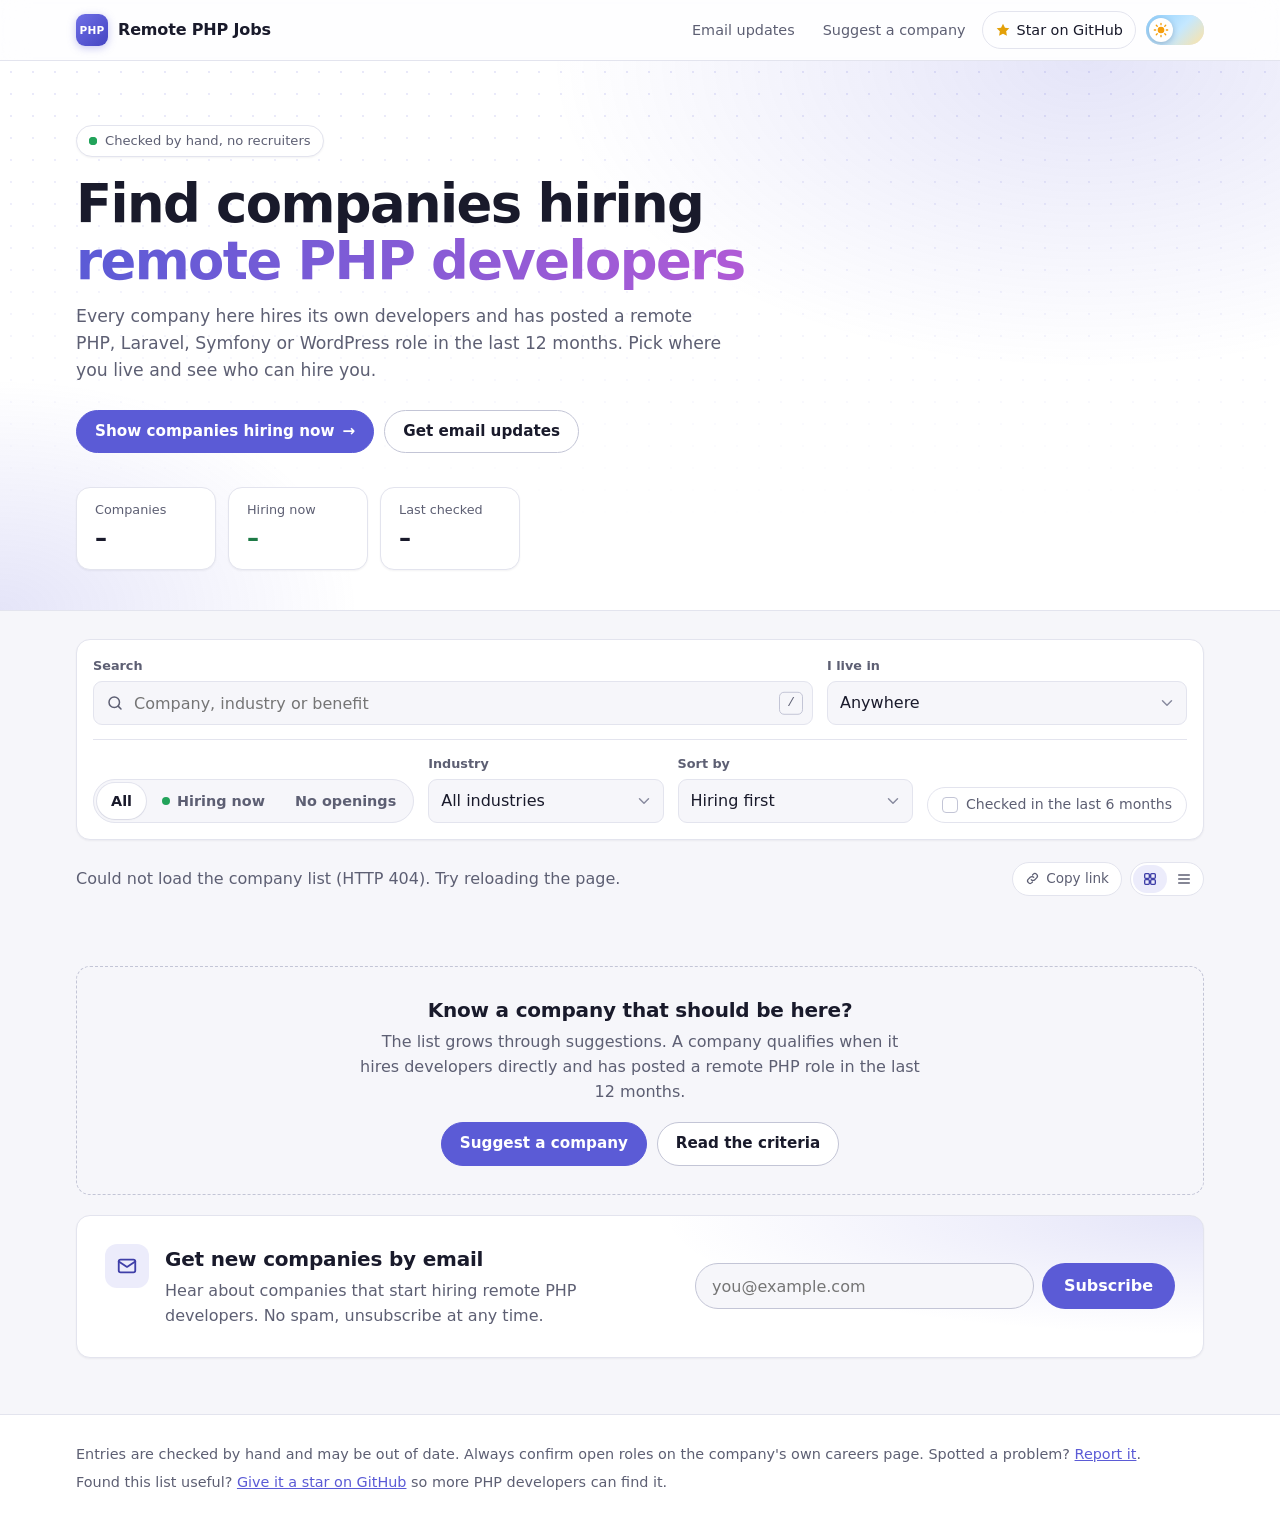
==== commit 4c6d6ece: "Remove the lists benefits filter" ====
--- a/site/index.html
+++ b/site/index.html
@@ -122,7 +122,6 @@
           </select>
         </label>
         <div class="toggles">
-          <label class="toggle"><input type="checkbox" name="benefits"><span>Lists benefits</span></label>
           <label class="toggle"><input type="checkbox" name="recent"><span>Checked in the last 6 months</span></label>
         </div>
       </div>
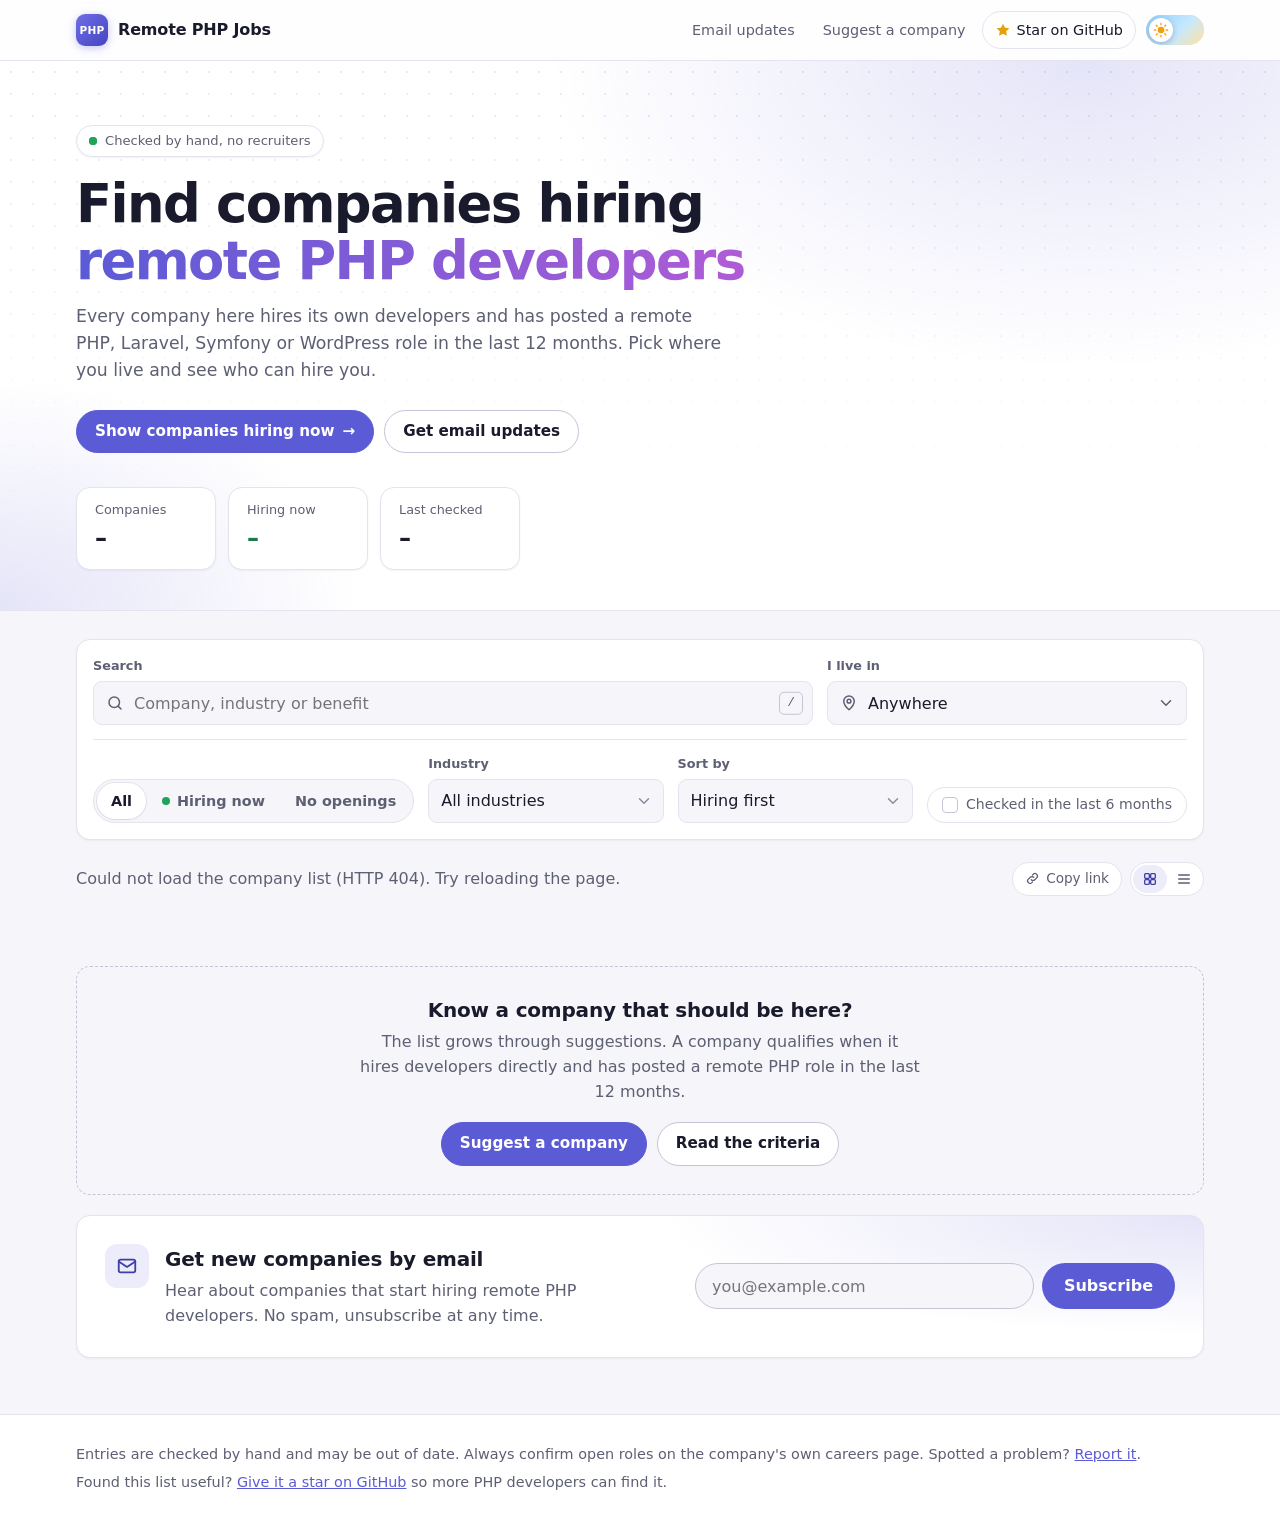
==== commit 12342fb7: "Make the country filter searchable" ====
--- a/site/index.html
+++ b/site/index.html
@@ -86,12 +86,19 @@
             <kbd class="shortcut" aria-hidden="true">/</kbd>
           </span>
         </label>
-        <label class="field">
-          <span class="field-label">I live in</span>
-          <select name="country">
-            <option value="">Anywhere</option>
-          </select>
-        </label>
+        <div class="field">
+          <label class="field-label" for="country-input" id="country-label">I live in</label>
+          <div class="combo" id="country-combo">
+            <svg class="input-icon" viewBox="0 0 24 24" fill="none" stroke="currentColor" stroke-width="2" stroke-linecap="round" stroke-linejoin="round" aria-hidden="true"><path d="M12 21s-7-6.2-7-11.5a7 7 0 0 1 14 0C19 14.8 12 21 12 21z"/><circle cx="12" cy="9.5" r="2.5"/></svg>
+            <input type="text" id="country-input" role="combobox" aria-autocomplete="list" aria-expanded="false" aria-controls="country-list" placeholder="Anywhere" autocomplete="off" spellcheck="false">
+            <button type="button" class="combo-clear" id="country-clear" aria-label="Clear country, show companies anywhere" hidden>
+              <svg viewBox="0 0 24 24" fill="none" stroke="currentColor" stroke-width="2" stroke-linecap="round" aria-hidden="true"><path d="M6 6l12 12M18 6L6 18"/></svg>
+            </button>
+            <svg class="combo-caret" viewBox="0 0 24 24" fill="none" stroke="currentColor" stroke-width="2" stroke-linecap="round" stroke-linejoin="round" aria-hidden="true"><path d="M6 9l6 6 6-6"/></svg>
+            <ul class="combo-list" id="country-list" role="listbox" aria-labelledby="country-label" hidden></ul>
+            <input type="hidden" name="country">
+          </div>
+        </div>
         <button type="button" class="filters-toggle" id="filters-toggle" aria-expanded="false" aria-controls="more-filters">
           <svg viewBox="0 0 24 24" fill="none" stroke="currentColor" stroke-width="2" stroke-linecap="round" aria-hidden="true"><path d="M4 6h16M7 12h10M10 18h4"/></svg>
           Filters
--- a/site/style.css
+++ b/site/style.css
@@ -676,6 +676,174 @@
   display: none;
 }
 
+/* Searchable country picker */
+
+.combo {
+  position: relative;
+}
+
+.combo input {
+  padding-left: 40px;
+  padding-right: 66px;
+  text-overflow: ellipsis;
+  cursor: pointer;
+}
+
+.combo input:focus {
+  cursor: text;
+}
+
+.combo input::placeholder {
+  color: var(--text);
+  opacity: 1;
+}
+
+.combo input:focus::placeholder {
+  color: var(--muted);
+}
+
+.combo-caret {
+  position: absolute;
+  top: 50%;
+  right: 12px;
+  width: 18px;
+  height: 18px;
+  color: var(--muted);
+  transform: translateY(-50%);
+  transition: transform 0.2s ease;
+  pointer-events: none;
+}
+
+.combo input[aria-expanded="true"] ~ .combo-caret {
+  transform: translateY(-50%) rotate(180deg);
+}
+
+.combo-clear {
+  position: absolute;
+  top: 50%;
+  right: 34px;
+  display: inline-grid;
+  place-items: center;
+  width: 26px;
+  height: 26px;
+  padding: 0;
+  border: 0;
+  border-radius: 50%;
+  background: transparent;
+  color: var(--muted);
+  transform: translateY(-50%);
+  cursor: pointer;
+}
+
+.combo-clear svg {
+  width: 15px;
+  height: 15px;
+}
+
+.combo-clear:hover {
+  background: var(--surface-2);
+  color: var(--text);
+}
+
+.combo-clear[hidden] {
+  display: none;
+}
+
+.combo-list {
+  position: absolute;
+  top: calc(100% + 6px);
+  left: 0;
+  right: 0;
+  z-index: 30;
+  min-width: 240px;
+  max-height: min(340px, 55vh);
+  margin: 0;
+  padding: 6px;
+  overflow-y: auto;
+  overscroll-behavior: contain;
+  border: 1px solid var(--border);
+  border-radius: var(--radius-sm);
+  background: var(--surface);
+  box-shadow: var(--shadow-md);
+  list-style: none;
+}
+
+.combo-list[hidden] {
+  display: none;
+}
+
+.combo-group {
+  position: sticky;
+  top: -6px;
+  z-index: 1;
+  margin: 4px -6px 0;
+  padding: 8px 16px 4px;
+  background: var(--surface);
+  color: var(--muted);
+  font-size: 0.72rem;
+  font-weight: 700;
+  letter-spacing: 0.06em;
+  text-transform: uppercase;
+}
+
+.combo-option {
+  display: flex;
+  align-items: center;
+  justify-content: space-between;
+  gap: 12px;
+  padding: 8px 10px;
+  border-radius: 7px;
+  color: var(--text);
+  font-size: 0.95rem;
+  cursor: pointer;
+}
+
+.combo-option.active {
+  background: var(--accent-soft);
+  color: var(--accent-soft-text);
+}
+
+.combo-option[aria-selected="true"] {
+  font-weight: 600;
+}
+
+.combo-option[aria-selected="true"]::after {
+  content: "";
+  order: 1;
+  width: 16px;
+  height: 16px;
+  margin-left: -4px;
+  background: currentColor;
+  -webkit-mask: url("data:image/svg+xml,%3Csvg xmlns='http://www.w3.org/2000/svg' viewBox='0 0 24 24' fill='none' stroke='black' stroke-width='3' stroke-linecap='round' stroke-linejoin='round'%3E%3Cpath d='M5 12.5l4.5 4.5L19 7.5'/%3E%3C/svg%3E") center / contain no-repeat;
+  mask: url("data:image/svg+xml,%3Csvg xmlns='http://www.w3.org/2000/svg' viewBox='0 0 24 24' fill='none' stroke='black' stroke-width='3' stroke-linecap='round' stroke-linejoin='round'%3E%3Cpath d='M5 12.5l4.5 4.5L19 7.5'/%3E%3C/svg%3E") center / contain no-repeat;
+}
+
+.combo-option span:first-child {
+  flex: 1;
+}
+
+.combo-count {
+  min-width: 28px;
+  padding: 1px 8px;
+  border-radius: 999px;
+  background: var(--chip-bg);
+  color: var(--muted);
+  font-size: 0.75rem;
+  font-weight: 600;
+  text-align: center;
+  font-variant-numeric: tabular-nums;
+}
+
+.combo-option.active .combo-count {
+  background: var(--surface);
+}
+
+.combo-empty {
+  padding: 14px 10px;
+  color: var(--muted);
+  font-size: 0.9rem;
+}
+
 .segmented {
   display: inline-flex;
   gap: 2px;
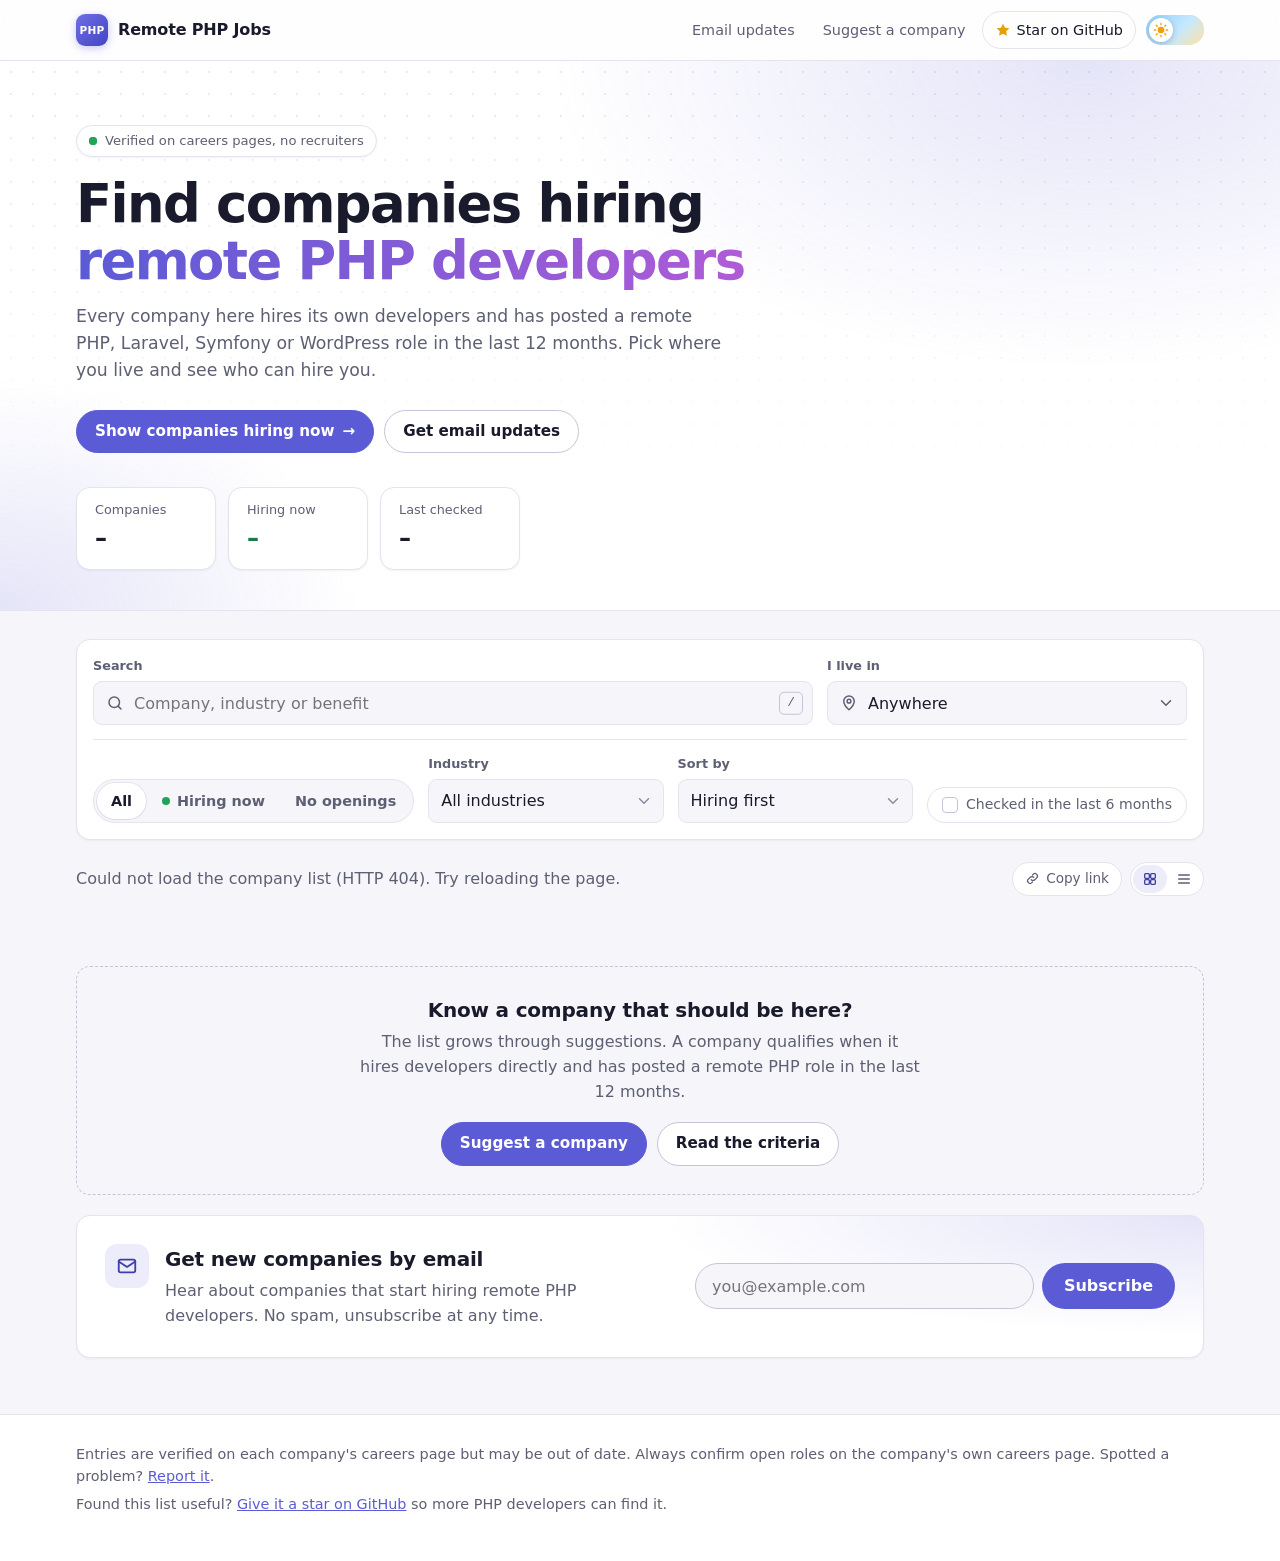
==== commit 1ce23acf: "Describe entries as verified on careers pages instead of checked by hand" ====
--- a/site/index.html
+++ b/site/index.html
@@ -31,8 +31,8 @@
       </a>
       <nav class="topnav" aria-label="Site">
         <a class="topnav-link hide-sm" href="#newsletter">Email updates</a>
-        <a class="topnav-link hide-sm" href="https://github.com/rasoulrahimii/PHP-Remote-Jobs/issues/new?template=suggest-company.yml">Suggest a company</a>
-        <a class="topnav-link github" href="https://github.com/rasoulrahimii/PHP-Remote-Jobs" target="_blank" rel="noopener">
+        <a class="topnav-link hide-sm" href="https://github.com/rasoulrahimii/PHP-Remote/issues/new?template=suggest-company.yml">Suggest a company</a>
+        <a class="topnav-link github" href="https://github.com/rasoulrahimii/PHP-Remote" target="_blank" rel="noopener">
           <svg viewBox="0 0 24 24" fill="currentColor" aria-hidden="true">
             <path d="M12 2.5l2.94 5.96 6.56.95-4.75 4.63 1.12 6.54L12 17.5l-5.87 3.08 1.12-6.54L2.5 9.41l6.56-.95z"/>
           </svg>
@@ -57,7 +57,7 @@
 
   <section class="hero">
     <div class="wrap">
-      <p class="eyebrow"><span class="pulse" aria-hidden="true"></span> Checked by hand, no recruiters</p>
+      <p class="eyebrow"><span class="pulse" aria-hidden="true"></span> Verified on careers pages, no recruiters</p>
       <h1>Find companies hiring <span class="accent-text">remote PHP developers</span></h1>
       <p class="lede">Every company here hires its own developers and has posted a remote PHP, Laravel, Symfony or WordPress role in the last 12 months. Pick where you live and see who can hire you.</p>
       <div class="hero-actions">
@@ -172,8 +172,8 @@
       <h2 id="contribute-title">Know a company that should be here?</h2>
       <p>The list grows through suggestions. A company qualifies when it hires developers directly and has posted a remote PHP role in the last 12 months.</p>
       <div class="hero-actions">
-        <a class="button primary" href="https://github.com/rasoulrahimii/PHP-Remote-Jobs/issues/new?template=suggest-company.yml">Suggest a company</a>
-        <a class="button" href="https://github.com/rasoulrahimii/PHP-Remote-Jobs/blob/main/CONTRIBUTING.md#inclusion-criteria" target="_blank" rel="noopener">Read the criteria</a>
+        <a class="button primary" href="https://github.com/rasoulrahimii/PHP-Remote/issues/new?template=suggest-company.yml">Suggest a company</a>
+        <a class="button" href="https://github.com/rasoulrahimii/PHP-Remote/blob/main/CONTRIBUTING.md#inclusion-criteria" target="_blank" rel="noopener">Read the criteria</a>
       </div>
     </section>
 
@@ -200,8 +200,8 @@
 
   <footer class="footer">
     <div class="wrap">
-      <p>Entries are checked by hand and may be out of date. Always confirm open roles on the company's own careers page. Spotted a problem? <a href="https://github.com/rasoulrahimii/PHP-Remote-Jobs/issues/new?template=report-problem.yml">Report it</a>.</p>
-      <p>Found this list useful? <a href="https://github.com/rasoulrahimii/PHP-Remote-Jobs" target="_blank" rel="noopener">Give it a star on GitHub</a> so more PHP developers can find it.</p>
+      <p>Entries are verified on each company's careers page but may be out of date. Always confirm open roles on the company's own careers page. Spotted a problem? <a href="https://github.com/rasoulrahimii/PHP-Remote/issues/new?template=report-problem.yml">Report it</a>.</p>
+      <p>Found this list useful? <a href="https://github.com/rasoulrahimii/PHP-Remote" target="_blank" rel="noopener">Give it a star on GitHub</a> so more PHP developers can find it.</p>
     </div>
   </footer>
 
--- a/site/style.css
+++ b/site/style.css
@@ -1269,7 +1269,7 @@
   display: flex;
   flex-wrap: wrap;
   align-items: center;
-  gap: 10px 12px;
+  gap: 8px;
   margin-top: auto;
   padding-top: 14px;
   border-top: 1px solid var(--border);
@@ -1318,15 +1318,15 @@
 
 .links {
   display: flex;
-  gap: 4px;
+  gap: 0;
   margin-right: auto;
 }
 
 .icon-link {
   display: inline-grid;
   place-items: center;
-  width: 32px;
-  height: 32px;
+  width: 30px;
+  height: 30px;
   border-radius: 8px;
   color: var(--muted);
   transition: background-color 0.2s ease, color 0.2s ease;
@@ -1344,7 +1344,8 @@
 
 .verified {
   color: var(--muted);
-  font-size: 0.8rem;
+  margin-left: auto;
+  font-size: 0.78rem;
   white-space: nowrap;
 }
 
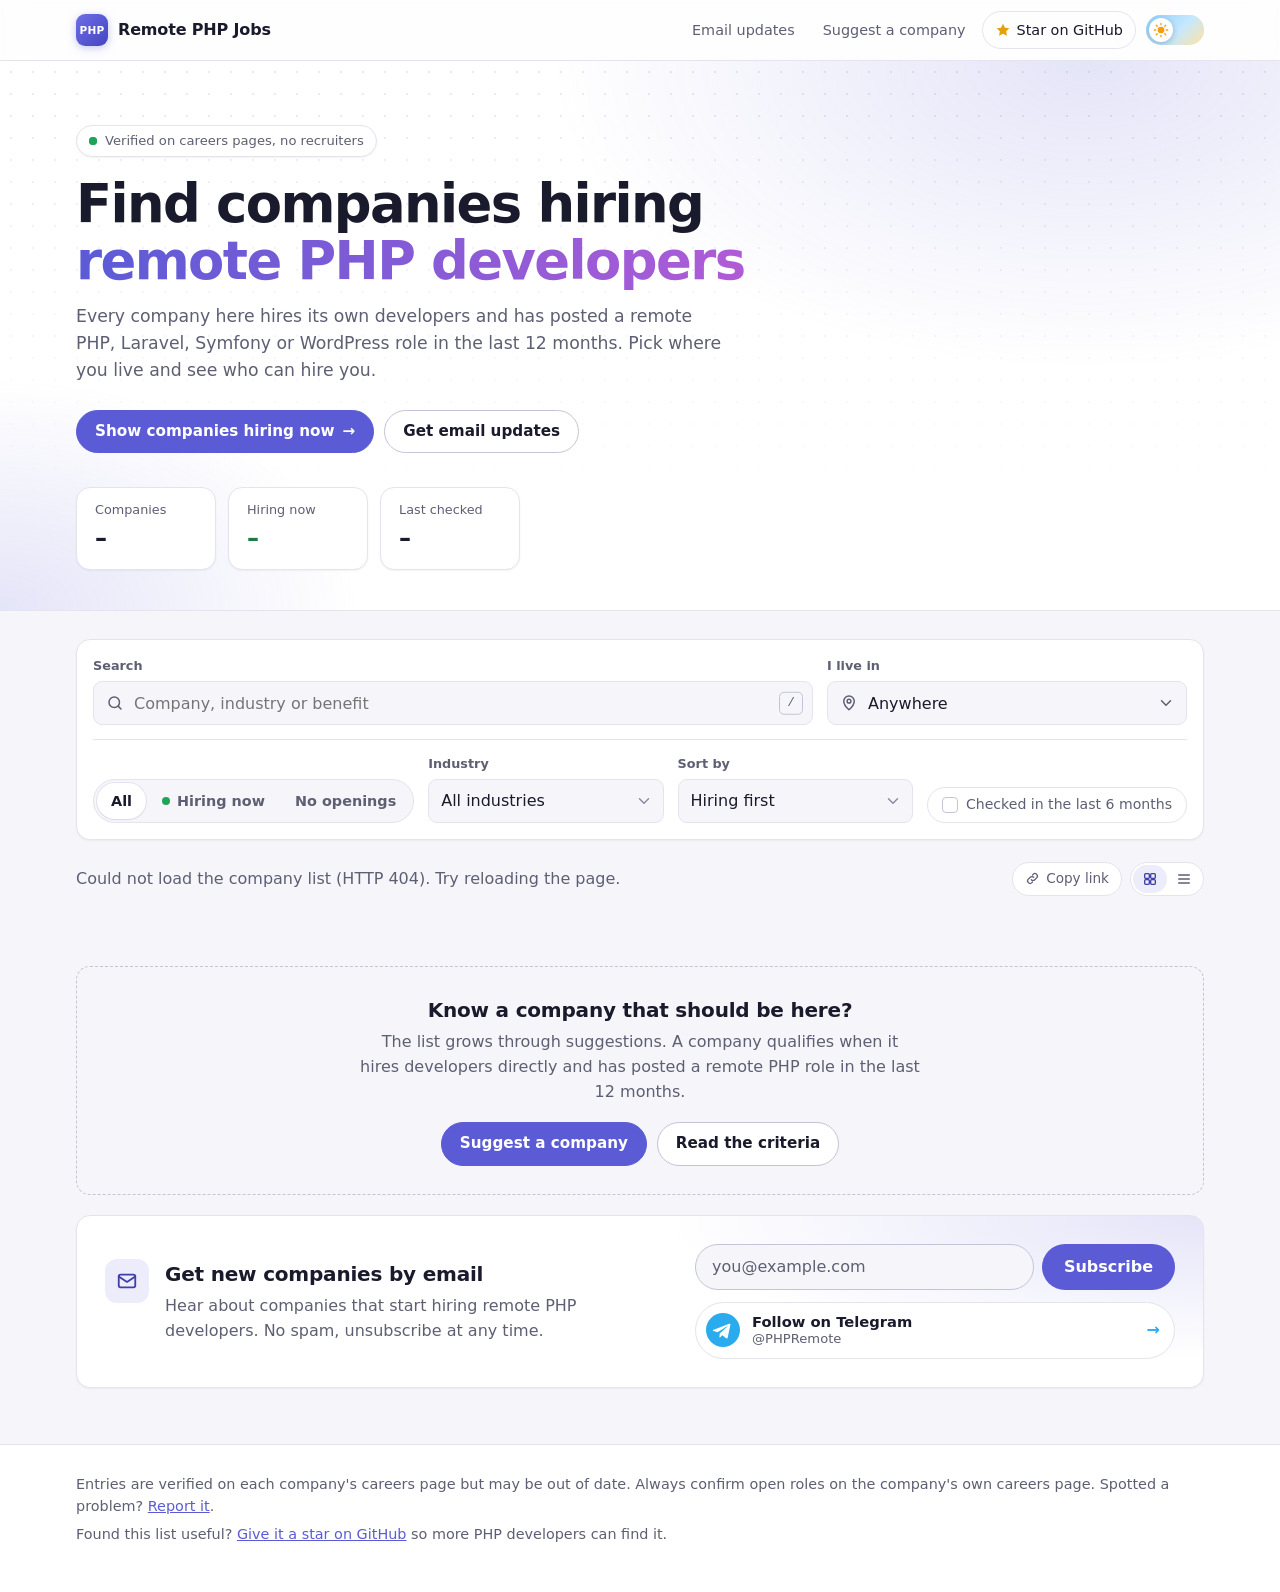
==== commit 6d77c574: "Fix the newsletter email field on small screens and link the Telegram channel" ====
--- a/site/index.html
+++ b/site/index.html
@@ -194,6 +194,14 @@
           <input class="formkit-input" id="newsletter-email" name="email_address" type="email" placeholder="you@example.com" autocomplete="email" required>
           <button class="formkit-submit" type="submit" data-element="submit">Subscribe</button>
         </div>
+        <a class="telegram-link" href="https://t.me/PHPRemote" target="_blank" rel="noopener">
+          <svg class="telegram-icon" viewBox="0 0 24 24" aria-hidden="true">
+            <circle cx="12" cy="12" r="12" fill="#2aabee"/>
+            <path fill="#fff" d="M5.43 11.87l10.98-4.23c.51-.18.95.12.79.9l-1.87 8.8c-.14.62-.51.78-1.03.48l-2.86-2.11-1.38 1.33c-.15.15-.28.28-.57.28l.2-2.9 5.29-4.78c.23-.2-.05-.32-.36-.12l-6.54 4.12-2.82-.88c-.61-.19-.62-.61.17-.92z"/>
+          </svg>
+          <span class="telegram-text"><strong>Follow on Telegram</strong><span>@PHPRemote</span></span>
+          <span class="arrow" aria-hidden="true">→</span>
+        </a>
       </form>
     </section>
   </main>
--- a/site/style.css
+++ b/site/style.css
@@ -1573,15 +1573,23 @@
 }
 
 .newsletter-form .formkit-input {
-  flex: 1;
+  flex: 1 1 auto;
+  width: 100%;
   min-width: 0;
   height: 46px;
+  min-height: 46px;
+  box-sizing: border-box;
+  font-size: 1rem;
   padding: 0 16px;
   border: 1px solid var(--border-strong);
   border-radius: 999px;
   background: var(--bg);
   color: var(--text);
   font: inherit;
+}
+
+.newsletter-form .formkit-input::placeholder {
+  color: var(--muted);
 }
 
 .newsletter-form .formkit-input:focus-visible {
@@ -1700,6 +1708,59 @@
   display: none;
 }
 
+.telegram-link {
+  display: flex;
+  align-items: center;
+  gap: 12px;
+  margin-top: 12px;
+  padding: 10px 14px 10px 10px;
+  border: 1px solid var(--border);
+  border-radius: 999px;
+  background: var(--surface);
+  color: var(--text);
+  text-decoration: none;
+  transition: border-color 0.2s ease, transform 0.2s ease, box-shadow 0.2s ease;
+}
+
+.telegram-link:hover {
+  border-color: #2aabee;
+  box-shadow: 0 6px 18px rgba(42, 171, 238, 0.22);
+  transform: translateY(-1px);
+}
+
+.telegram-icon {
+  flex: none;
+  width: 34px;
+  height: 34px;
+}
+
+.telegram-text {
+  display: flex;
+  flex-direction: column;
+  min-width: 0;
+  line-height: 1.25;
+}
+
+.telegram-text strong {
+  font-size: 0.92rem;
+}
+
+.telegram-text span {
+  color: var(--muted);
+  font-size: 0.82rem;
+}
+
+.telegram-link .arrow {
+  margin-left: auto;
+  color: #2aabee;
+  font-weight: 700;
+  transition: transform 0.2s ease;
+}
+
+.telegram-link:hover .arrow {
+  transform: translateX(3px);
+}
+
 /* ---- Subscription confirmation page ---- */
 
 .confirm {
@@ -1931,6 +1992,16 @@
     flex-direction: column;
   }
 
+  .newsletter-form .formkit-input,
+  .newsletter-form .formkit-submit {
+    flex: none;
+    width: 100%;
+  }
+
+  .newsletter-text {
+    flex-basis: 100%;
+  }
+
   .confirm-card,
   .confirm-card.secondary {
     padding: 24px 20px;
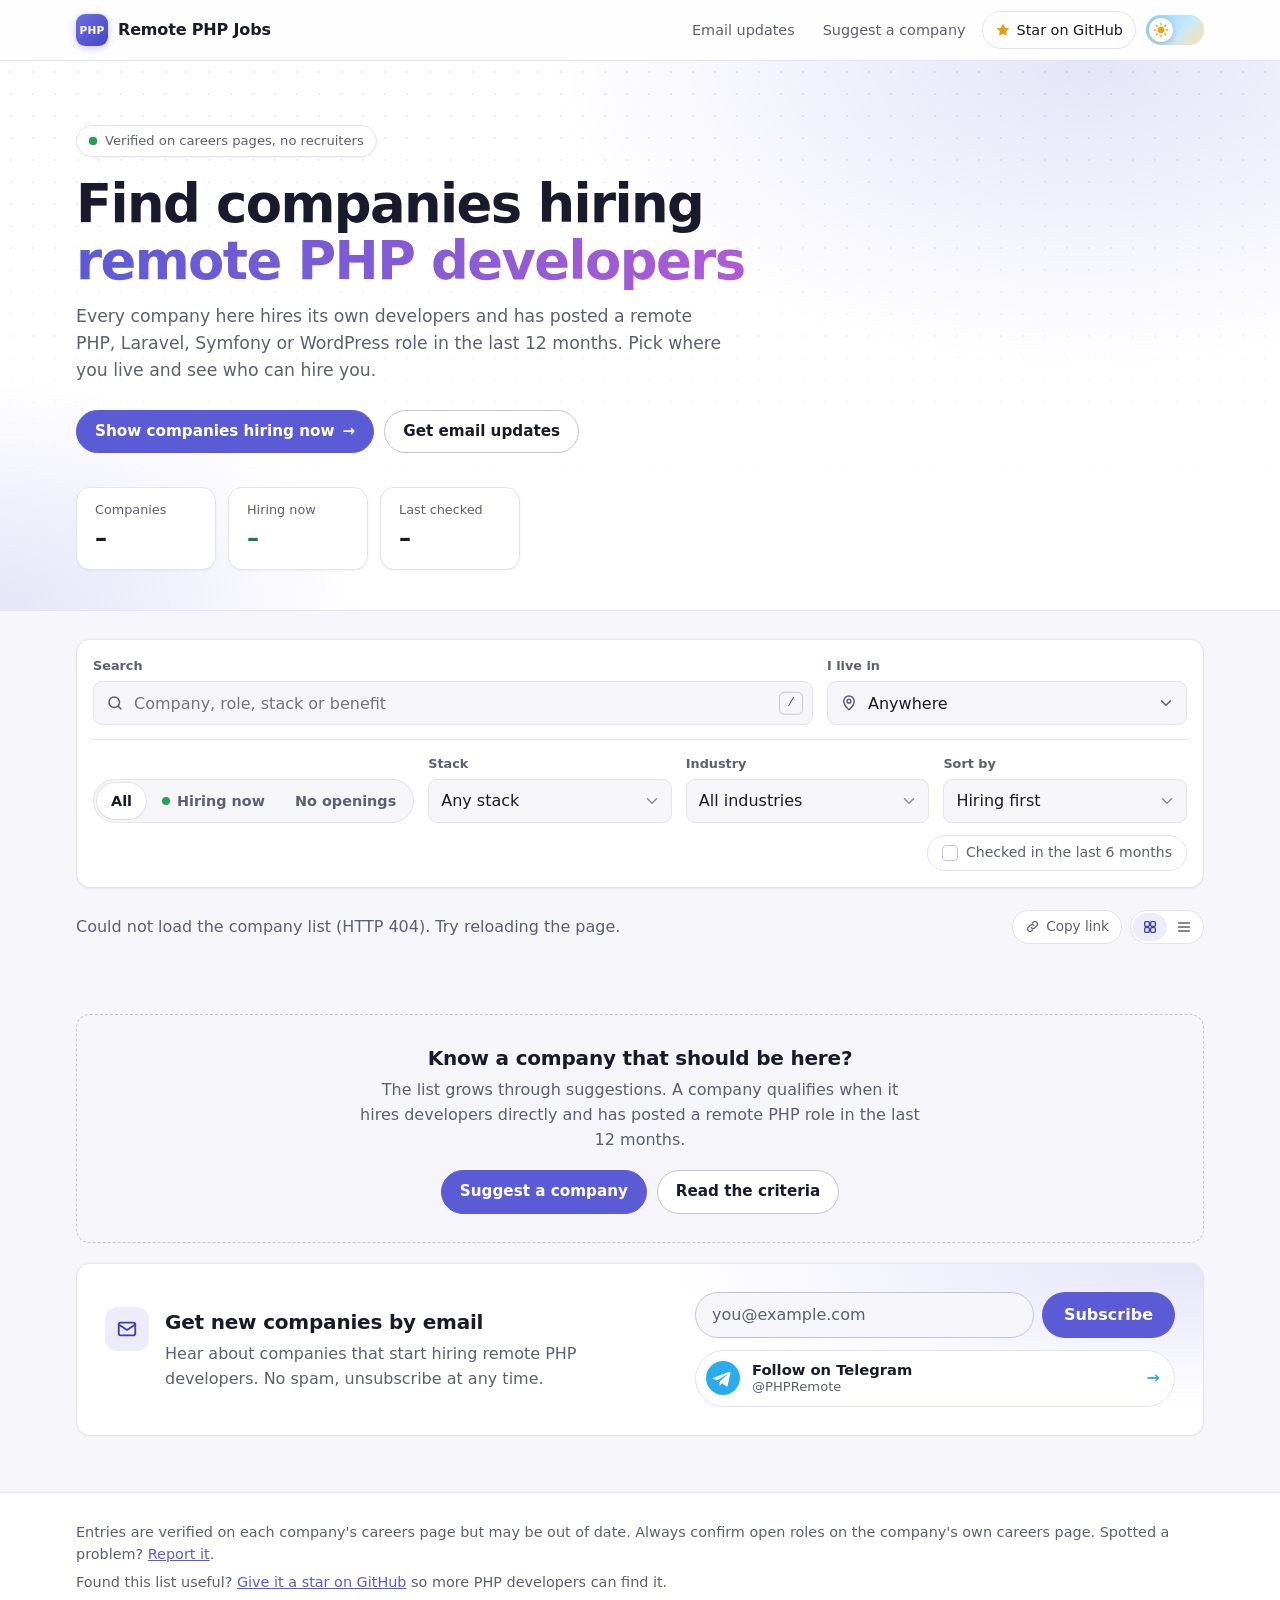
==== commit aaba457b: "Link each open role's job post with stack tags and add a stack filter to the site" ====
--- a/site/index.html
+++ b/site/index.html
@@ -82,7 +82,7 @@
           <span class="field-label">Search</span>
           <span class="input-wrap">
             <svg class="input-icon" viewBox="0 0 24 24" fill="none" stroke="currentColor" stroke-width="2" stroke-linecap="round" aria-hidden="true"><circle cx="11" cy="11" r="7"/><path d="M20 20l-3.5-3.5"/></svg>
-            <input type="search" name="q" placeholder="Company, industry or benefit" autocomplete="off" aria-keyshortcuts="/">
+            <input type="search" name="q" placeholder="Company, role, stack or benefit" autocomplete="off" aria-keyshortcuts="/">
             <kbd class="shortcut" aria-hidden="true">/</kbd>
           </span>
         </label>
@@ -114,6 +114,12 @@
           <label><input type="radio" name="status" value="closed"><span>No openings</span></label>
         </fieldset>
         <label class="field compact">
+          <span class="field-label">Stack</span>
+          <select name="tag">
+            <option value="">Any stack</option>
+          </select>
+        </label>
+        <label class="field compact">
           <span class="field-label">Industry</span>
           <select name="industry">
             <option value="">All industries</option>
@@ -230,6 +236,7 @@
         </div>
         <span class="status" hidden></span>
       </div>
+      <ul class="positions" aria-label="Open roles"></ul>
       <ul class="chips"></ul>
       <ul class="benefits"></ul>
       <div class="card-foot">
--- a/site/style.css
+++ b/site/style.css
@@ -1204,6 +1204,73 @@
   color: var(--accent-soft-text);
 }
 
+.positions {
+  display: flex;
+  flex-direction: column;
+  gap: 10px;
+  margin: 0;
+  padding: 0;
+  list-style: none;
+}
+
+.positions:empty {
+  display: none;
+}
+
+.position {
+  display: flex;
+  flex-direction: column;
+  gap: 6px;
+  padding: 10px 12px;
+  border: 1px solid var(--border);
+  border-radius: var(--radius-sm);
+  background: var(--surface-2);
+}
+
+.position-link {
+  color: var(--text);
+  font-size: 0.92rem;
+  font-weight: 600;
+  line-height: 1.35;
+  text-decoration: none;
+  overflow-wrap: anywhere;
+}
+
+.position-link .arrow {
+  color: var(--accent);
+  font-weight: 700;
+}
+
+.position-link:hover {
+  color: var(--accent);
+  text-decoration: underline;
+  text-underline-offset: 3px;
+}
+
+.tags {
+  display: flex;
+  flex-wrap: wrap;
+  gap: 5px;
+}
+
+.tag {
+  padding: 1px 8px;
+  border: 1px solid var(--border-strong);
+  border-radius: 6px;
+  background: var(--surface);
+  color: var(--accent-soft-text);
+  font-size: 0.74rem;
+  font-weight: 600;
+  cursor: pointer;
+  transition: background-color 0.2s ease, color 0.2s ease, border-color 0.2s ease;
+}
+
+.tag:hover,
+.tag[aria-pressed="true"] {
+  border-color: var(--accent);
+  background: var(--accent-soft);
+}
+
 .benefits {
   display: flex;
   flex-direction: column;
@@ -1487,6 +1554,7 @@
 }
 
 .grid.list .benefits,
+.grid.list .positions,
 .grid.list .links {
   display: none;
 }
